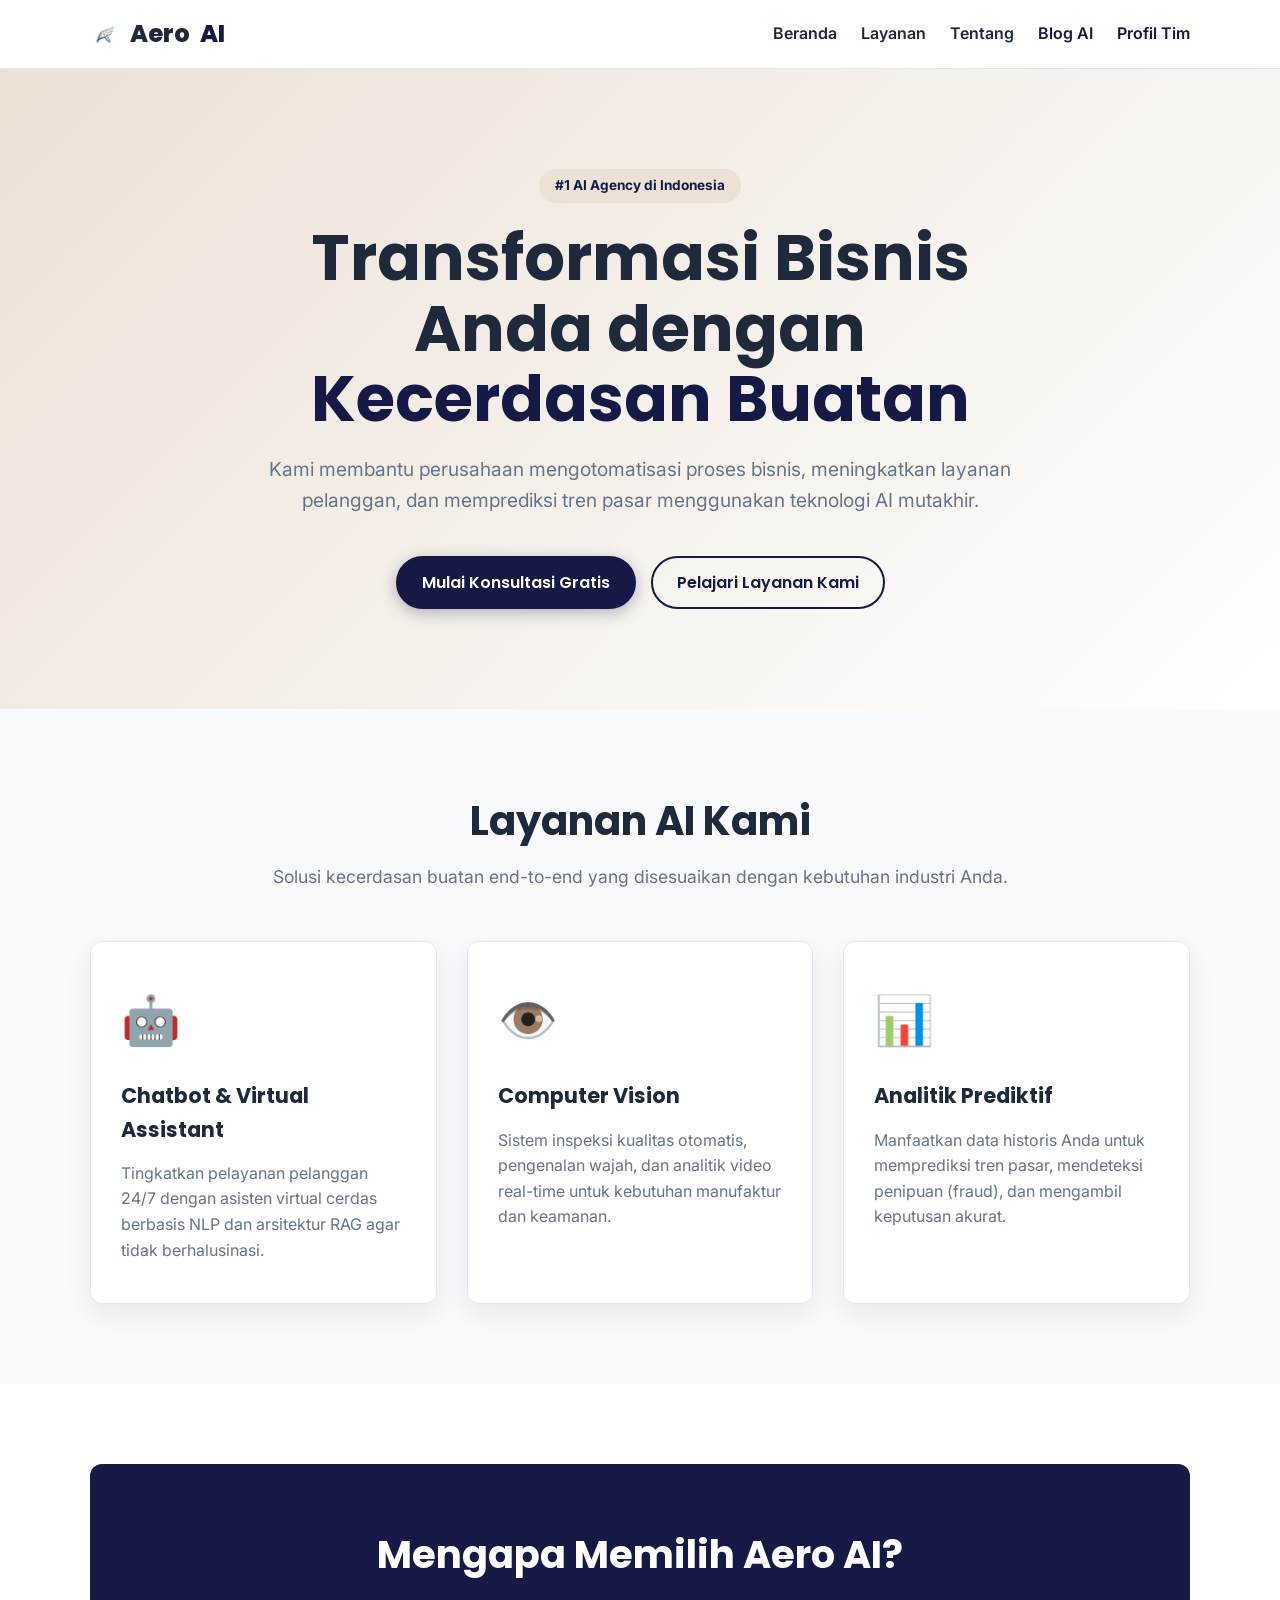
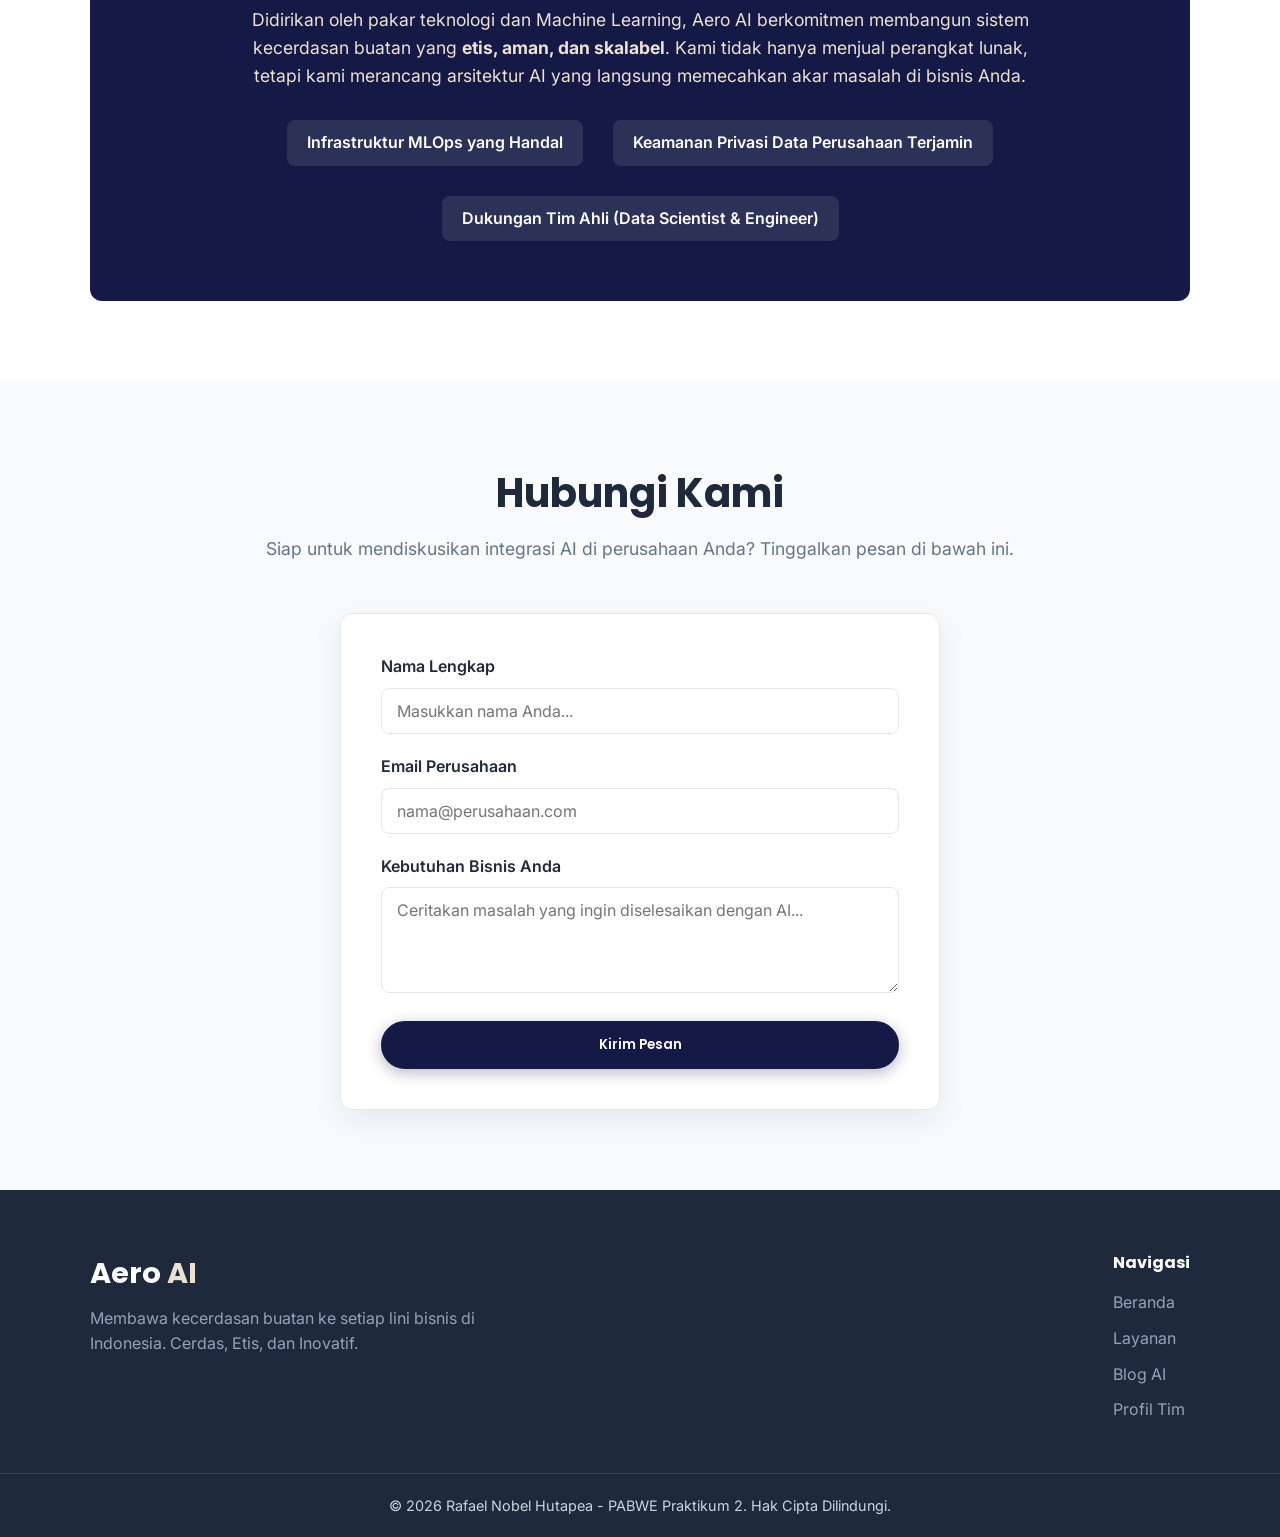
==== index.html @ 69f660d1 "fix" ====
<!DOCTYPE html>
<html lang="id">
<head>
    <meta charset="UTF-8">
    <meta name="viewport" content="width=device-width, initial-scale=1.0">
    <title>Aero AI - Solusi Kecerdasan Buatan Enterprise</title>
    
    <link rel="icon" href="assets/img/logo.png" type="image/png">
    <link rel="preconnect" href="https://fonts.googleapis.com">
    <link rel="preconnect" href="https://fonts.gstatic.com" crossorigin>
    <link href="https://fonts.googleapis.com/css2?family=Inter:wght@400;500;600&family=Poppins:wght@500;600;700;800&display=swap" rel="stylesheet">
    <link rel="stylesheet" href="assets/css/style.css">
</head>
<body>

    <header class="navbar">
        <div class="container nav-container">
            <a href="index.html" class="logo">
                <img src="assets/img/logo.png" alt="Logo Aero">
                Aero <span>AI</span>
            </a>
            <nav class="nav-menu">
                <a href="#beranda">Beranda</a>
                <a href="#layanan">Layanan</a>
                <a href="#tentang">Tentang</a>
                <a href="blog.html" class="link-highlight">Blog AI</a>
                <a href="cv.html" class="link-highlight">Profil Tim</a>
            </nav>
        </div>
    </header>

    <main>
        <section id="beranda" class="hero">
            <div class="container hero-container">
                <div class="hero-text">
                    <p class="badge">#1 AI Agency di Indonesia</p>
                    <h1>Transformasi Bisnis Anda dengan <span>Kecerdasan Buatan</span></h1>
                    <p class="description">
                        Kami membantu perusahaan mengotomatisasi proses bisnis, meningkatkan layanan pelanggan, dan memprediksi tren pasar menggunakan teknologi AI mutakhir.
                    </p>
                    <div class="hero-buttons">
                        <a href="#kontak" class="btn btn-primary">Mulai Konsultasi Gratis</a>
                        <a href="#layanan" class="btn btn-outline">Pelajari Layanan Kami</a>
                    </div>
                </div>
            </div>
        </section>

        <section id="layanan" class="section bg-light">
            <div class="container">
                <div class="section-title">
                    <h2>Layanan AI Kami</h2>
                    <p>Solusi kecerdasan buatan end-to-end yang disesuaikan dengan kebutuhan industri Anda.</p>
                </div>
                <div class="grid-cards">
                    <article class="card">
                        <div class="card-icon">🤖</div>
                        <h3>Chatbot & Virtual Assistant</h3>
                        <p>Tingkatkan pelayanan pelanggan 24/7 dengan asisten virtual cerdas berbasis NLP dan arsitektur RAG agar tidak berhalusinasi.</p>
                    </article>
                    <article class="card">
                        <div class="card-icon">👁️</div>
                        <h3>Computer Vision</h3>
                        <p>Sistem inspeksi kualitas otomatis, pengenalan wajah, dan analitik video real-time untuk kebutuhan manufaktur dan keamanan.</p>
                    </article>
                    <article class="card">
                        <div class="card-icon">📊</div>
                        <h3>Analitik Prediktif</h3>
                        <p>Manfaatkan data historis Anda untuk memprediksi tren pasar, mendeteksi penipuan (fraud), dan mengambil keputusan akurat.</p>
                    </article>
                </div>
            </div>
        </section>

        <section id="tentang" class="section">
            <div class="container about-container">
                <div class="about-text">
                    <h2>Mengapa Memilih Aero AI?</h2>
                    <p>
                        Didirikan oleh pakar teknologi dan Machine Learning, Aero AI berkomitmen membangun sistem kecerdasan buatan yang <strong>etis, aman, dan skalabel</strong>. 
                        Kami tidak hanya menjual perangkat lunak, tetapi kami merancang arsitektur AI yang langsung memecahkan akar masalah di bisnis Anda.
                    </p>
                    <ul class="feature-list">
                        <li>Infrastruktur MLOps yang Handal</li>
                        <li>Keamanan Privasi Data Perusahaan Terjamin</li>
                        <li>Dukungan Tim Ahli (Data Scientist & Engineer)</li>
                    </ul>
                </div>
            </div>
        </section>

        <section id="kontak" class="section bg-light">
            <div class="container">
                <div class="section-title">
                    <h2>Hubungi Kami</h2>
                    <p>Siap untuk mendiskusikan integrasi AI di perusahaan Anda? Tinggalkan pesan di bawah ini.</p>
                </div>
                <div class="form-wrapper">
                    <form action="#" class="contact-form">
                        <div class="input-group">
                            <label for="name">Nama Lengkap</label>
                            <input type="text" id="name" placeholder="Masukkan nama Anda..." required>
                        </div>
                        <div class="input-group">
                            <label for="email">Email Perusahaan</label>
                            <input type="email" id="email" placeholder="nama@perusahaan.com" required>
                        </div>
                        <div class="input-group">
                            <label for="message">Kebutuhan Bisnis Anda</label>
                            <textarea id="message" rows="4" placeholder="Ceritakan masalah yang ingin diselesaikan dengan AI..." required></textarea>
                        </div>
                        <button type="submit" class="btn btn-primary btn-block">Kirim Pesan</button>
                    </form>
                </div>
            </div>
        </section>
    </main>

    <footer class="site-footer">
        <div class="container footer-container">
            <div class="footer-brand">
                <!-- PERBAIKAN: Kontras warna span logo diubah menjadi cerah (#ECE1D5) di atas background gelap -->
                <h3>Aero <span style="color: #ECE1D5;">AI</span></h3>
                <p>Membawa kecerdasan buatan ke setiap lini bisnis di Indonesia. Cerdas, Etis, dan Inovatif.</p>
            </div>
            <div class="footer-links">
                <h4>Navigasi</h4>
                <a href="#beranda">Beranda</a>
                <a href="#layanan">Layanan</a>
                <a href="blog.html">Blog AI</a>
                <a href="cv.html">Profil Tim</a>
            </div>
        </div>
        <div class="footer-bottom">
            <!-- PERBAIKAN: Kontras teks copyright dibuat lebih terang (#cbd5e1) -->
            <p style="color: #cbd5e1;">&copy; 2026 Rafael Nobel Hutapea - PABWE Praktikum 2. Hak Cipta Dilindungi.</p>
        </div>
    </footer>

</body>
</html>
---- assets/css/style.css ----
/* =========================================================
   STYLE.CSS - Aero AI Landing Page (Pure CSS)
   Sesuai Kriteria Modul Studi Kasus 3.1
   ========================================================= */

/* 1. CSS VARIABLES */
:root {
  --brand-primary: #141A45; /* Navy Blue */
  --brand-dark: #7C10D0;    /* Diperbaiki dari #7C10D agar valid */
  --brand-soft: #ECE1D5;    /* Cream */
  
  --text-main: #1e293b;
  --text-muted: #64748b;
  --bg-white: #ffffff;
  --bg-light: #f8fafc;
  --border-color: #e2e8f0;
  
  --font-display: 'Poppins', sans-serif;
  --font-body: 'Inter', sans-serif;
  --radius: 12px;
  --shadow: 0 10px 30px rgba(20, 26, 69, 0.08);
}

/* 2. UNIVERSAL & ELEMENT SELECTORS */
* {
  margin: 0;
  padding: 0;
  box-sizing: border-box;
}

html {
  scroll-behavior: smooth;
  scroll-padding-top: 80px;
}

body {
  font-family: var(--font-body);
  color: var(--text-main);
  background-color: var(--bg-white);
  line-height: 1.6;
}

h1, h2, h3, h4 {
  font-family: var(--font-display);
  font-weight: 700;
  color: var(--text-main);
}

a {
  text-decoration: none;
  color: inherit;
  transition: color 0.3s ease;
}

/* 3. LAYOUT & CONTAINER */
.container {
  width: 90%;
  max-width: 1100px;
  margin: 0 auto;
}

.section {
  padding: 80px 0;
}

.bg-light {
  background-color: var(--bg-light);
}

.section-title {
  text-align: center;
  margin-bottom: 50px;
}

.section-title h2 {
  font-size: clamp(2rem, 4vw, 2.5rem);
  margin-bottom: 10px;
}

.section-title p {
  color: var(--text-muted);
  font-size: 1.1rem;
}

/* 4. NAVBAR (POSITION STICKY & FLEXBOX) */
.navbar {
  position: sticky;
  top: 0;
  z-index: 1000;
  background-color: rgba(255, 255, 255, 0.95);
  backdrop-filter: blur(8px);
  border-bottom: 1px solid var(--border-color);
  padding: 15px 0;
}

.nav-container {
  display: flex;
  justify-content: space-between;
  align-items: center;
}

.logo {
  display: flex;
  align-items: center;
  gap: 10px;
  font-family: var(--font-display);
  font-size: 1.5rem;
  font-weight: 800;
}

.logo img {
  height: 30px;
}

.logo span {
  color: var(--brand-primary);
}

.nav-menu {
  display: flex;
  gap: 24px;
  align-items: center;
  font-weight: 600;
}

.nav-menu a:hover {
  color: var(--brand-primary);
}

.link-highlight {
  color: var(--brand-primary);
}

/* 5. BUTTONS */
.btn {
  display: inline-block;
  padding: 12px 24px;
  border-radius: 99px;
  font-family: var(--font-display);
  font-weight: 600;
  cursor: pointer;
  text-align: center;
  transition: transform 0.3s ease, box-shadow 0.3s ease, background-color 0.3s ease;
}

.btn:hover {
  transform: translateY(-3px);
}

.btn-primary {
  background-color: var(--brand-primary);
  color: var(--bg-white);
  border: 2px solid var(--brand-primary);
  box-shadow: 0 4px 15px rgba(20, 26, 69, 0.3);
}

.btn-primary:hover {
  background-color: var(--brand-dark);
  border-color: var(--brand-dark);
  color: var(--bg-white);
}

.btn-outline {
  background-color: transparent;
  color: var(--brand-primary);
  border: 2px solid var(--brand-primary);
}

.btn-outline:hover {
  background-color: var(--brand-soft);
}

.btn-block {
  display: block;
  width: 100%;
}

/* 6. HERO SECTION */
.hero {
  background: linear-gradient(135deg, var(--brand-soft) 0%, var(--bg-white) 100%);
  padding: 100px 0;
  text-align: center;
}

.hero-container {
  display: flex;
  flex-direction: column;
  align-items: center;
  justify-content: center;
}

.hero-text {
  max-width: 800px;
}

.badge {
  display: inline-block;
  background-color: var(--brand-soft);
  color: var(--brand-primary);
  padding: 6px 16px;
  border-radius: 99px;
  font-size: 0.85rem;
  font-weight: 700;
  margin-bottom: 20px;
}

.hero h1 {
  font-size: clamp(2.5rem, 5vw, 4rem);
  line-height: 1.1;
  margin-bottom: 20px;
}

.hero h1 span {
  color: var(--brand-primary);
}

.hero .description {
  font-size: 1.2rem;
  color: var(--text-muted);
  margin-bottom: 40px;
}

.hero-buttons {
  display: flex;
  gap: 15px;
  justify-content: center;
}

/* 7. SERVICES SECTION (CSS GRID) */
.grid-cards {
  display: grid;
  grid-template-columns: repeat(auto-fit, minmax(280px, 1fr));
  gap: 30px;
}

.card {
  background-color: var(--bg-white);
  padding: 40px 30px;
  border-radius: var(--radius);
  border: 1px solid var(--border-color);
  box-shadow: var(--shadow);
  transition: transform 0.3s ease, box-shadow 0.3s ease;
}

.card:hover {
  transform: translateY(-8px);
  box-shadow: 0 20px 40px rgba(20, 26, 69, 0.15);
  border-color: var(--brand-primary);
}

.card-icon {
  font-size: 3rem;
  margin-bottom: 20px;
}

.card h3 {
  margin-bottom: 15px;
  font-size: 1.3rem;
}

.card p {
  color: var(--text-muted);
}

/* 8. ABOUT SECTION */
.about-container {
  background-color: var(--brand-primary);
  color: var(--bg-white);
  border-radius: var(--radius);
  padding: 60px;
  text-align: center;
}

.about-container h2 {
  color: var(--bg-white);
  margin-bottom: 20px;
  font-size: clamp(1.8rem, 3vw, 2.5rem);
}

.about-container p {
  color: var(--brand-soft);
  font-size: 1.1rem;
  max-width: 800px;
  margin: 0 auto 30px;
}

.feature-list {
  list-style: none;
  display: flex;
  justify-content: center;
  gap: 30px;
  flex-wrap: wrap;
}

.feature-list li {
  background-color: rgba(255, 255, 255, 0.1);
  padding: 10px 20px;
  border-radius: 8px;
  font-weight: 600;
}

/* 9. CONTACT FORM */
.form-wrapper {
  max-width: 600px;
  margin: 0 auto;
  background-color: var(--bg-white);
  padding: 40px;
  border-radius: var(--radius);
  border: 1px solid var(--border-color);
  box-shadow: var(--shadow);
}

.input-group {
  margin-bottom: 20px;
}

.input-group label {
  display: block;
  font-weight: 600;
  margin-bottom: 8px;
}

.input-group input,
.input-group textarea {
  width: 100%;
  padding: 12px 15px;
  border: 1px solid var(--border-color);
  border-radius: 8px;
  font-family: inherit;
  font-size: 1rem;
  transition: border-color 0.3s ease;
}

.input-group input:focus,
.input-group textarea:focus {
  outline: none;
  border-color: var(--brand-primary);
}

/* 10. FOOTER */
.site-footer {
  background-color: var(--text-main);
  color: var(--bg-white);
  padding: 60px 0 20px;
}

.footer-container {
  display: flex;
  flex-wrap: wrap;
  justify-content: space-between;
  gap: 40px;
  margin-bottom: 40px;
}

.footer-brand h3 {
  color: var(--bg-white);
  font-size: 1.8rem;
  margin-bottom: 10px;
}

.footer-brand span {
  color: var(--brand-primary);
}

.footer-brand p {
  color: #94a3b8;
  max-width: 400px;
}

.footer-links h4 {
  color: var(--bg-white);
  margin-bottom: 15px;
}

.footer-links a {
  display: block;
  color: #94a3b8;
  margin-bottom: 10px;
}

.footer-links a:hover {
  color: var(--brand-primary);
}

.footer-bottom {
  text-align: center;
  color: #64748b;
  border-top: 1px solid rgba(255, 255, 255, 0.1);
  padding-top: 20px;
  font-size: 0.9rem;
}

/* 11. MEDIA QUERIES (RESPONSIVE) */
@media (max-width: 768px) {
  .nav-menu {
    display: none; 
  }
  
  .hero-buttons {
    flex-direction: column;
  }
  
  .feature-list {
    flex-direction: column;
    gap: 15px;
  }
  
  .about-container {
    padding: 40px 20px;
  }
}
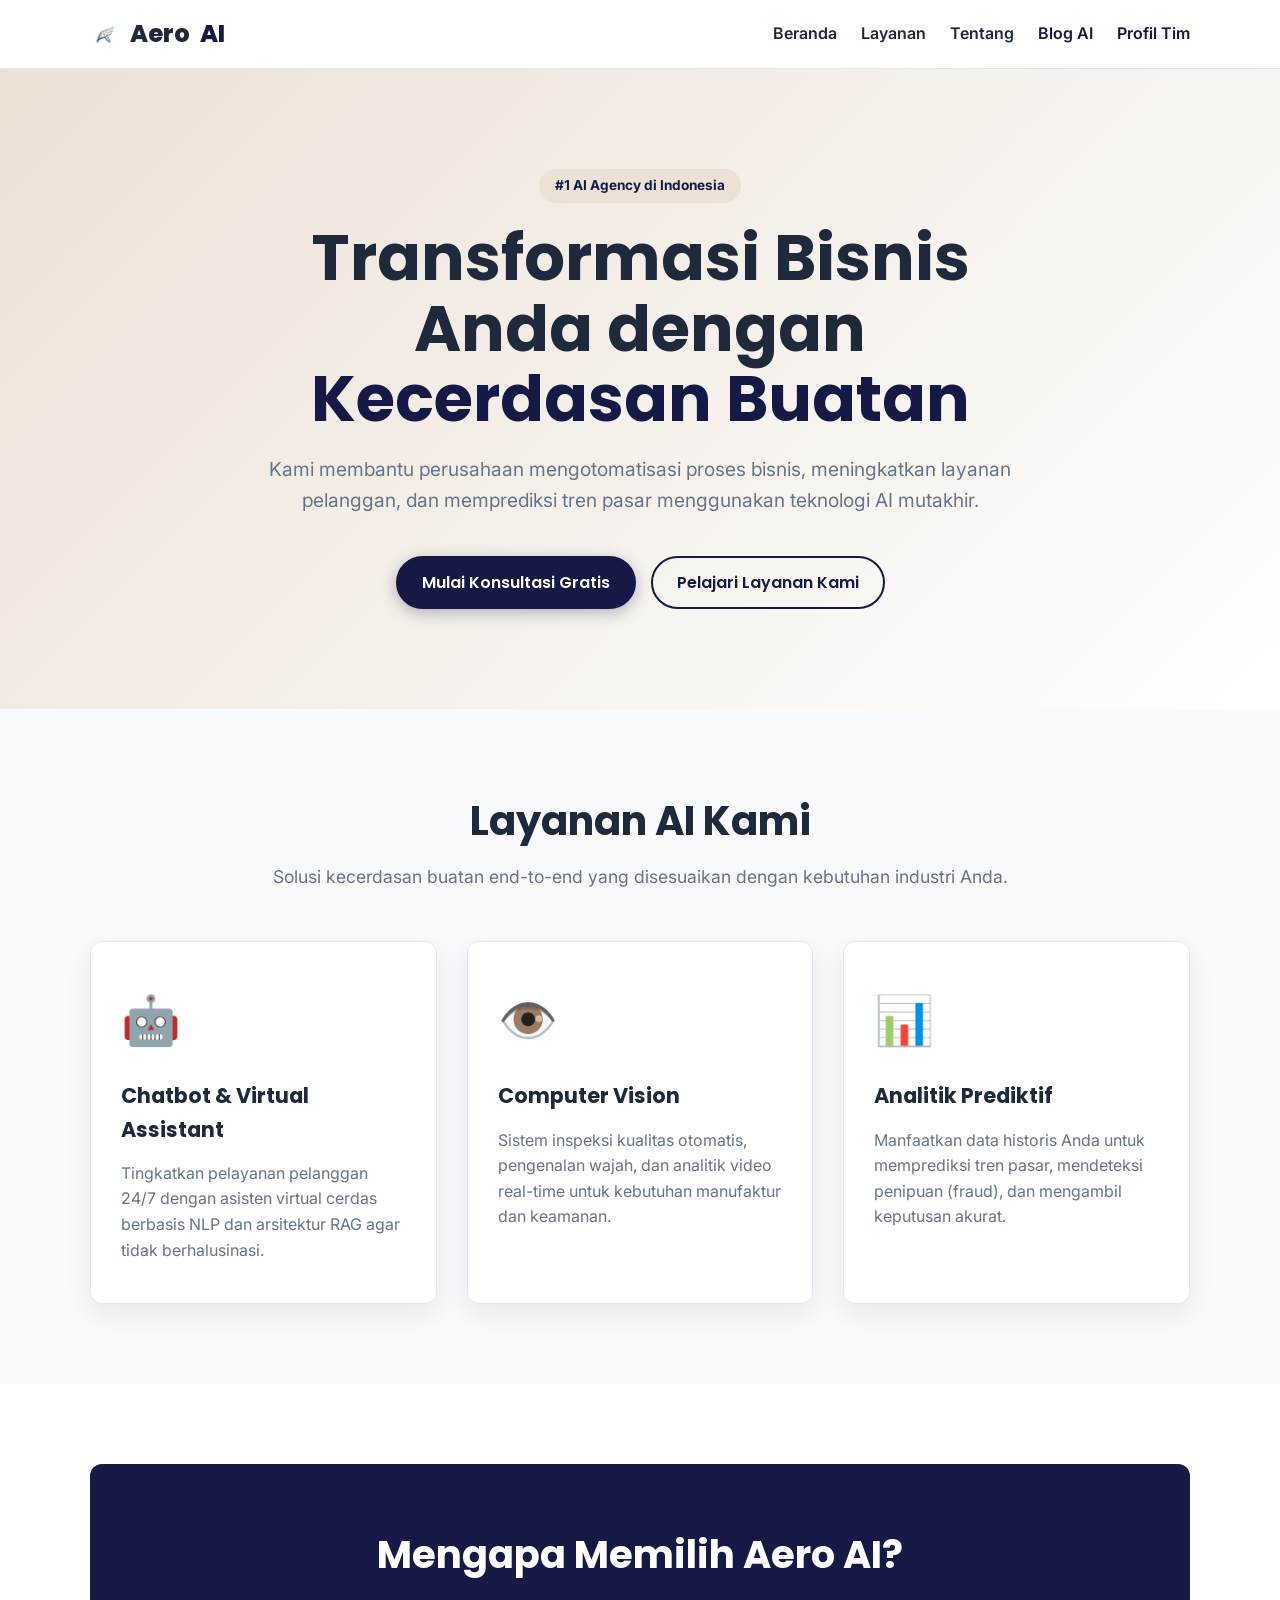
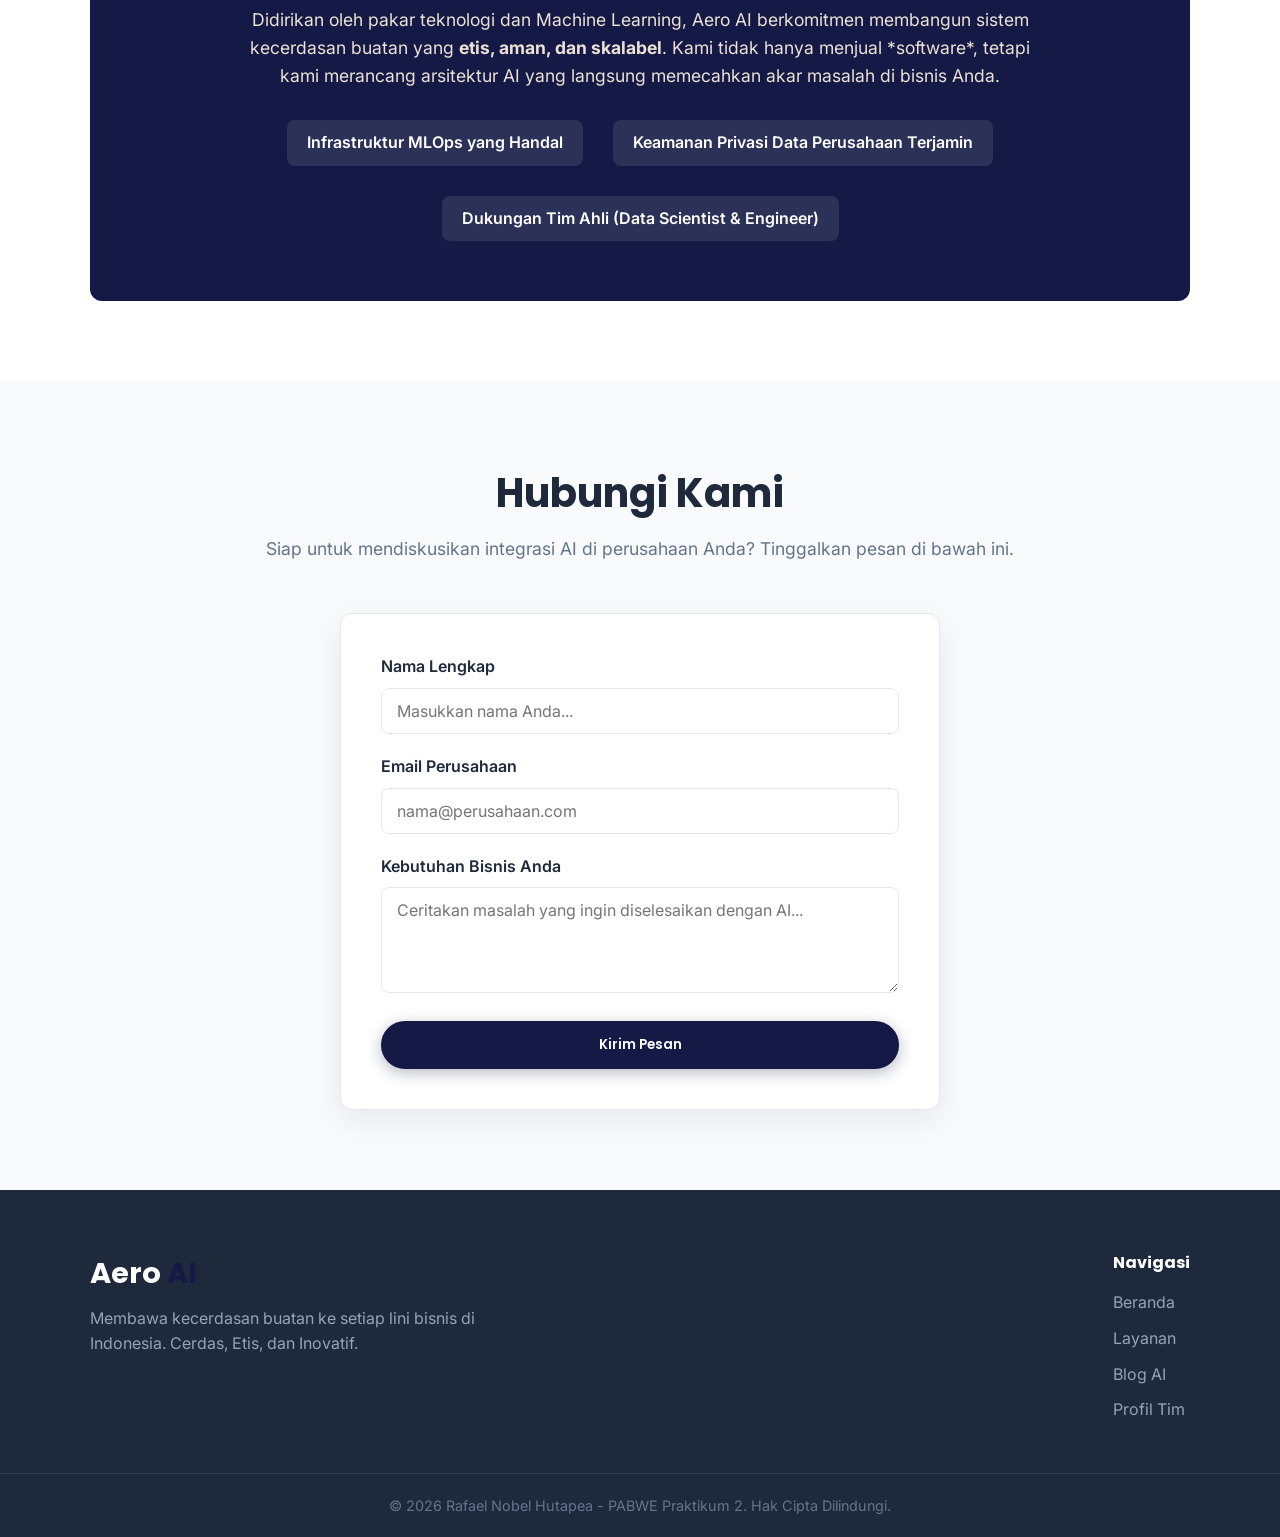
==== commit 0337d4b4: "fix" ====
--- a/index.html
+++ b/index.html
@@ -5,7 +5,7 @@
     <meta name="viewport" content="width=device-width, initial-scale=1.0">
     <title>Aero AI - Solusi Kecerdasan Buatan Enterprise</title>
     
-    <link rel="icon" href="assets/img/logo.png" type="image/png">
+    <!-- Menggunakan Google Fonts (Poppins & Inter) -->
     <link rel="preconnect" href="https://fonts.googleapis.com">
     <link rel="preconnect" href="https://fonts.gstatic.com" crossorigin>
     <link href="https://fonts.googleapis.com/css2?family=Inter:wght@400;500;600&family=Poppins:wght@500;600;700;800&display=swap" rel="stylesheet">
@@ -78,7 +78,7 @@
                     <h2>Mengapa Memilih Aero AI?</h2>
                     <p>
                         Didirikan oleh pakar teknologi dan Machine Learning, Aero AI berkomitmen membangun sistem kecerdasan buatan yang <strong>etis, aman, dan skalabel</strong>. 
-                        Kami tidak hanya menjual perangkat lunak, tetapi kami merancang arsitektur AI yang langsung memecahkan akar masalah di bisnis Anda.
+                        Kami tidak hanya menjual *software*, tetapi kami merancang arsitektur AI yang langsung memecahkan akar masalah di bisnis Anda.
                     </p>
                     <ul class="feature-list">
                         <li>Infrastruktur MLOps yang Handal</li>
@@ -119,8 +119,7 @@
     <footer class="site-footer">
         <div class="container footer-container">
             <div class="footer-brand">
-                <!-- PERBAIKAN: Kontras warna span logo diubah menjadi cerah (#ECE1D5) di atas background gelap -->
-                <h3>Aero <span style="color: #ECE1D5;">AI</span></h3>
+                <h3>Aero <span>AI</span></h3>
                 <p>Membawa kecerdasan buatan ke setiap lini bisnis di Indonesia. Cerdas, Etis, dan Inovatif.</p>
             </div>
             <div class="footer-links">
@@ -132,8 +131,7 @@
             </div>
         </div>
         <div class="footer-bottom">
-            <!-- PERBAIKAN: Kontras teks copyright dibuat lebih terang (#cbd5e1) -->
-            <p style="color: #cbd5e1;">&copy; 2026 Rafael Nobel Hutapea - PABWE Praktikum 2. Hak Cipta Dilindungi.</p>
+            <p>&copy; 2026 Rafael Nobel Hutapea - PABWE Praktikum 2. Hak Cipta Dilindungi.</p>
         </div>
     </footer>
 
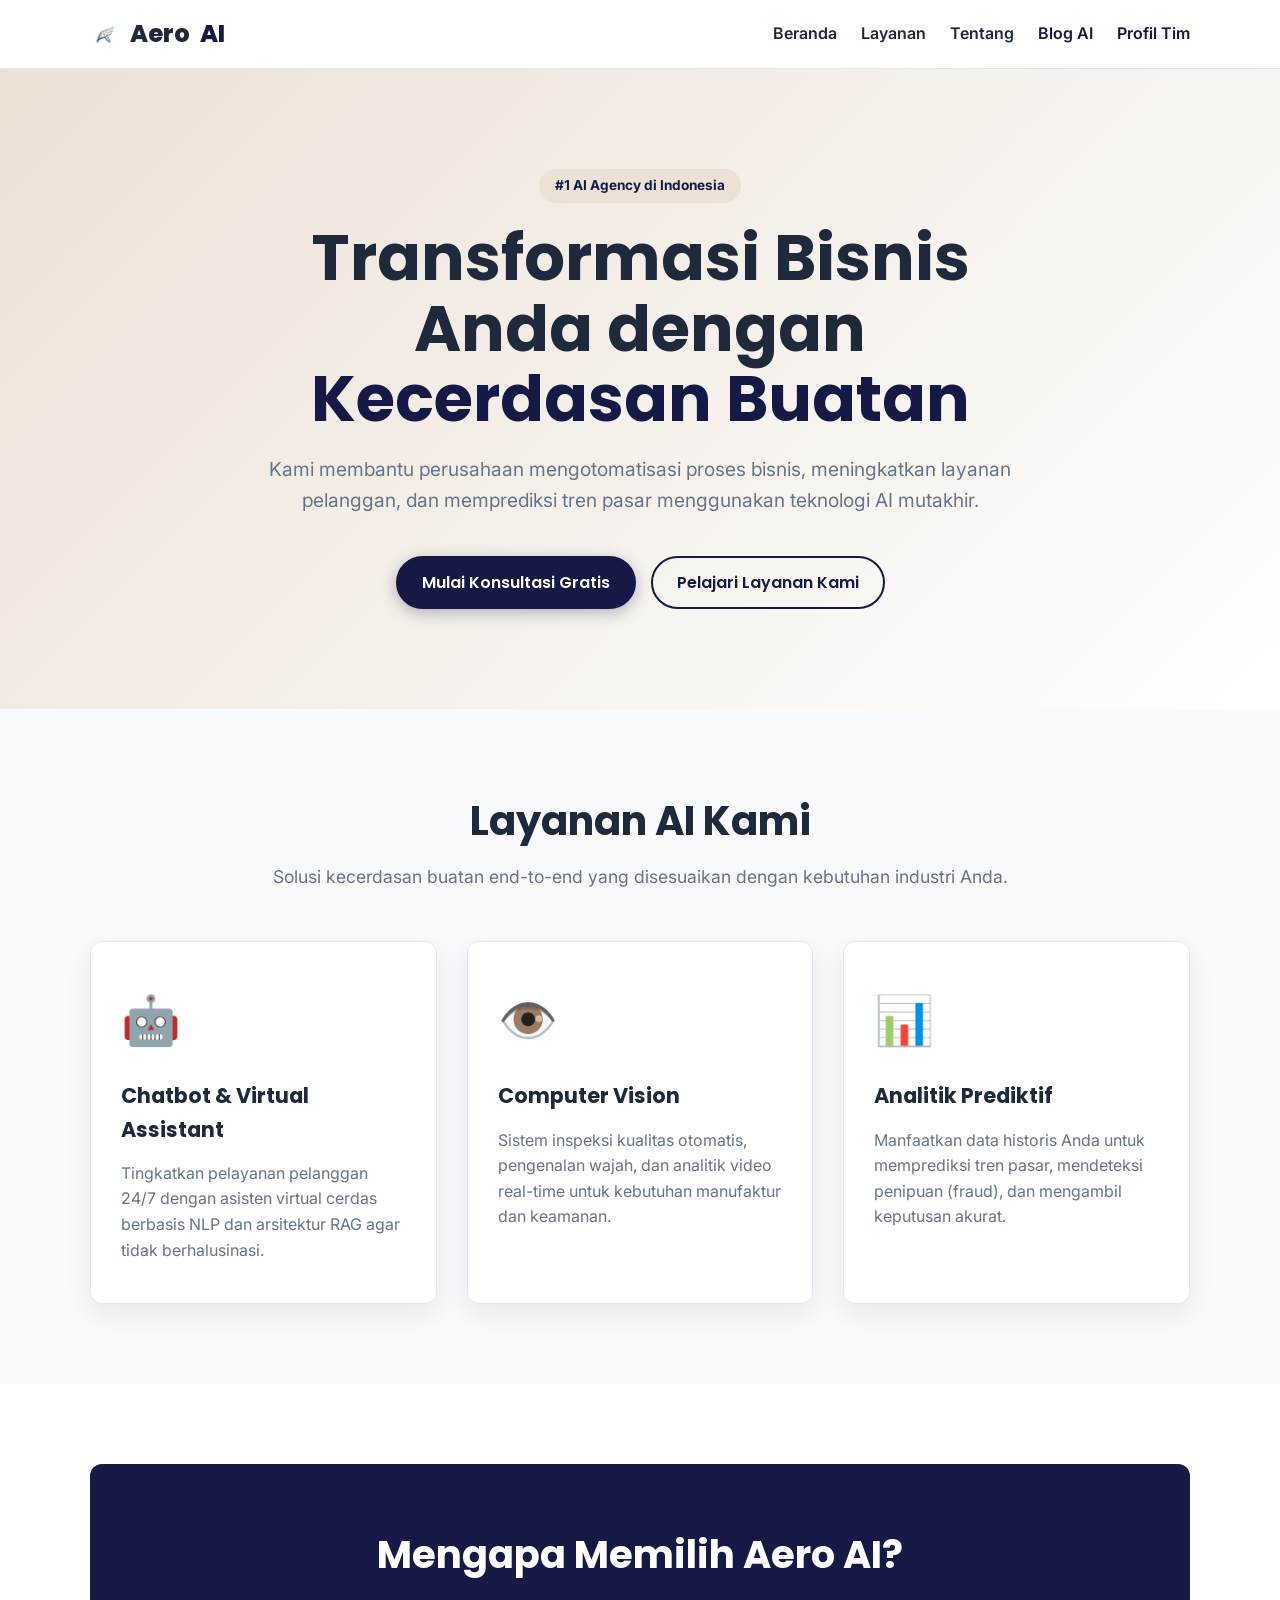
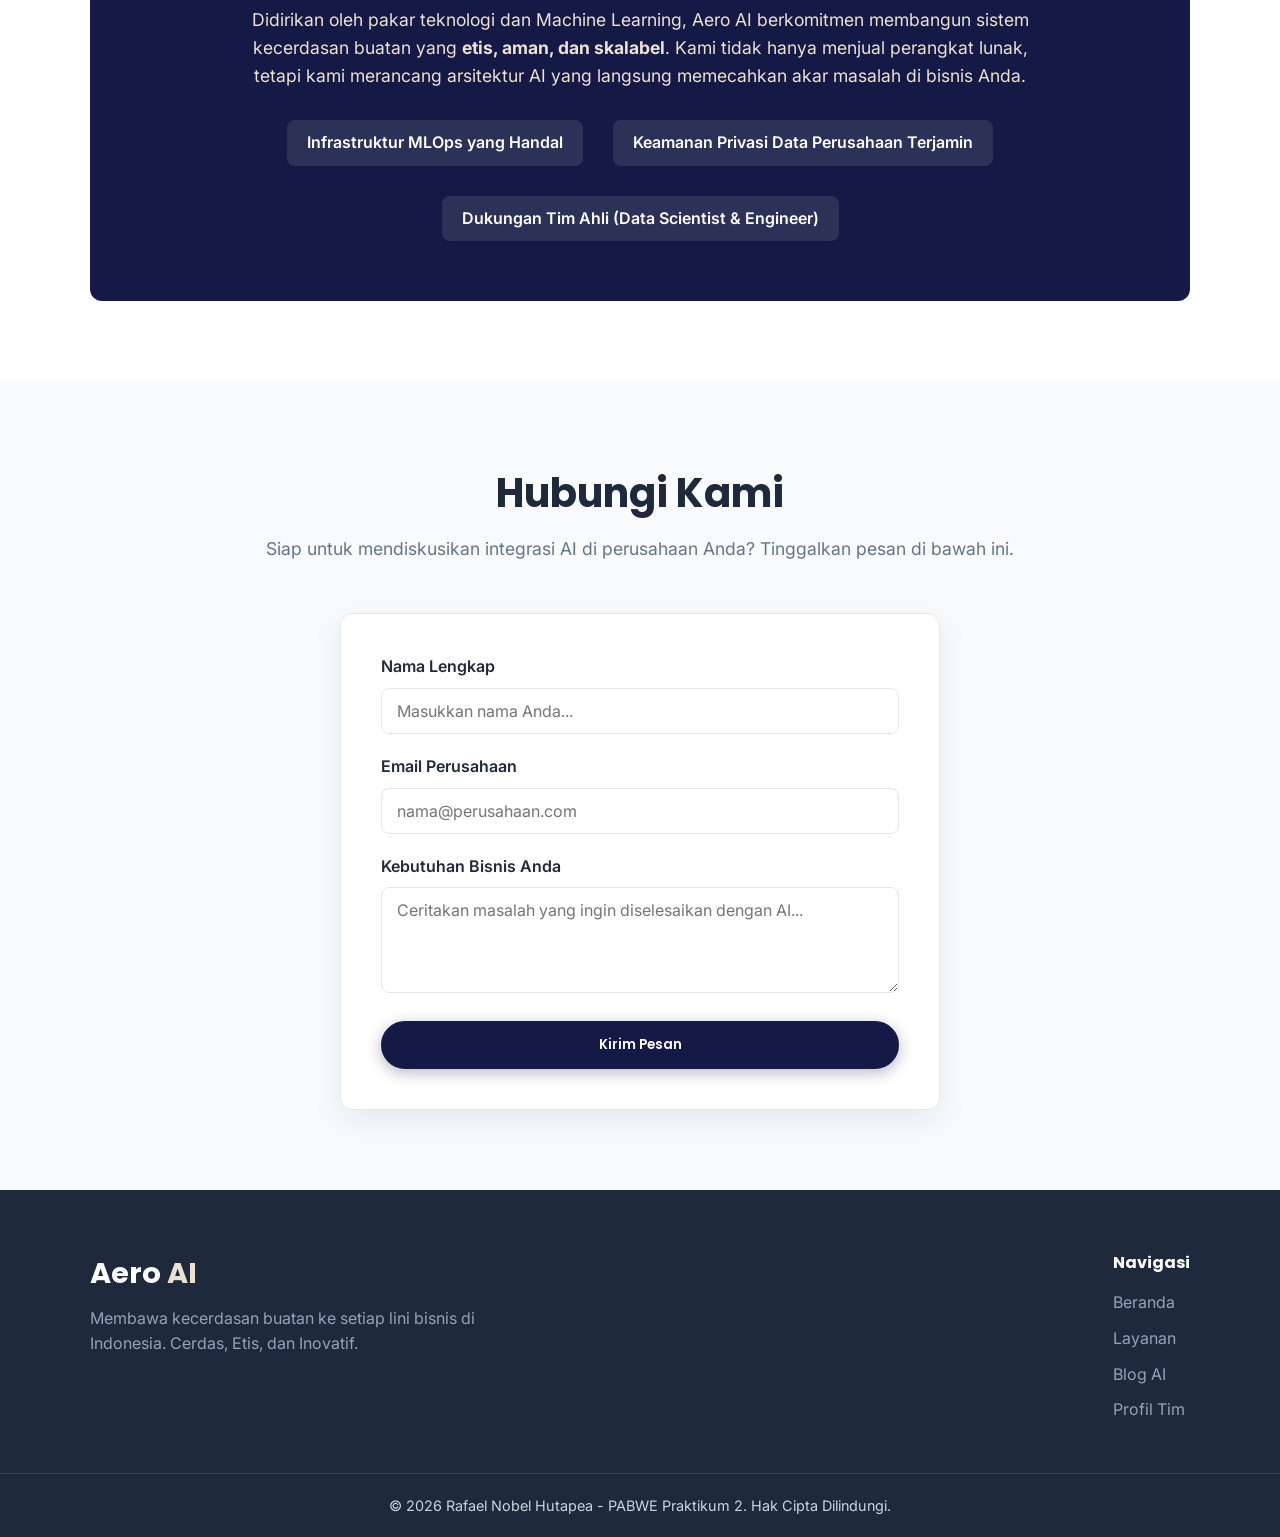
==== commit b4cb111d: "fixx" ====
--- a/index.html
+++ b/index.html
@@ -3,9 +3,10 @@
 <head>
     <meta charset="UTF-8">
     <meta name="viewport" content="width=device-width, initial-scale=1.0">
+    <meta name="description" content="Aero AI - Solusi Kecerdasan Buatan Enterprise untuk transformasi bisnis modern.">
     <title>Aero AI - Solusi Kecerdasan Buatan Enterprise</title>
     
-    <!-- Menggunakan Google Fonts (Poppins & Inter) -->
+    <link rel="icon" href="assets/img/logo.png" type="image/png">
     <link rel="preconnect" href="https://fonts.googleapis.com">
     <link rel="preconnect" href="https://fonts.gstatic.com" crossorigin>
     <link href="https://fonts.googleapis.com/css2?family=Inter:wght@400;500;600&family=Poppins:wght@500;600;700;800&display=swap" rel="stylesheet">
@@ -16,7 +17,7 @@
     <header class="navbar">
         <div class="container nav-container">
             <a href="index.html" class="logo">
-                <img src="assets/img/logo.png" alt="Logo Aero">
+                <img src="assets/img/logo.png" alt="Logo Aero" width="30" height="30">
                 Aero <span>AI</span>
             </a>
             <nav class="nav-menu">
@@ -54,17 +55,17 @@
                 </div>
                 <div class="grid-cards">
                     <article class="card">
-                        <div class="card-icon">🤖</div>
+                        <div class="card-icon" aria-hidden="true">🤖</div>
                         <h3>Chatbot & Virtual Assistant</h3>
                         <p>Tingkatkan pelayanan pelanggan 24/7 dengan asisten virtual cerdas berbasis NLP dan arsitektur RAG agar tidak berhalusinasi.</p>
                     </article>
                     <article class="card">
-                        <div class="card-icon">👁️</div>
+                        <div class="card-icon" aria-hidden="true">👁️</div>
                         <h3>Computer Vision</h3>
                         <p>Sistem inspeksi kualitas otomatis, pengenalan wajah, dan analitik video real-time untuk kebutuhan manufaktur dan keamanan.</p>
                     </article>
                     <article class="card">
-                        <div class="card-icon">📊</div>
+                        <div class="card-icon" aria-hidden="true">📊</div>
                         <h3>Analitik Prediktif</h3>
                         <p>Manfaatkan data historis Anda untuk memprediksi tren pasar, mendeteksi penipuan (fraud), dan mengambil keputusan akurat.</p>
                     </article>
@@ -78,7 +79,7 @@
                     <h2>Mengapa Memilih Aero AI?</h2>
                     <p>
                         Didirikan oleh pakar teknologi dan Machine Learning, Aero AI berkomitmen membangun sistem kecerdasan buatan yang <strong>etis, aman, dan skalabel</strong>. 
-                        Kami tidak hanya menjual *software*, tetapi kami merancang arsitektur AI yang langsung memecahkan akar masalah di bisnis Anda.
+                        Kami tidak hanya menjual perangkat lunak, tetapi kami merancang arsitektur AI yang langsung memecahkan akar masalah di bisnis Anda.
                     </p>
                     <ul class="feature-list">
                         <li>Infrastruktur MLOps yang Handal</li>
--- a/assets/css/style.css
+++ b/assets/css/style.css
@@ -1,13 +1,11 @@
 /* =========================================================
    STYLE.CSS - Aero AI Landing Page (Pure CSS)
-   Sesuai Kriteria Modul Studi Kasus 3.1
    ========================================================= */
 
-/* 1. CSS VARIABLES */
 :root {
-  --brand-primary: #141A45; /* Navy Blue */
-  --brand-dark: #7C10D0;    /* Diperbaiki dari #7C10D agar valid */
-  --brand-soft: #ECE1D5;    /* Cream */
+  --brand-primary: #141A45; 
+  --brand-dark: #7C10D0;    
+  --brand-soft: #ECE1D5;    
   
   --text-main: #1e293b;
   --text-muted: #64748b;
@@ -21,17 +19,9 @@
   --shadow: 0 10px 30px rgba(20, 26, 69, 0.08);
 }
 
-/* 2. UNIVERSAL & ELEMENT SELECTORS */
-* {
-  margin: 0;
-  padding: 0;
-  box-sizing: border-box;
-}
+* { margin: 0; padding: 0; box-sizing: border-box; }
 
-html {
-  scroll-behavior: smooth;
-  scroll-padding-top: 80px;
-}
+html { scroll-behavior: smooth; scroll-padding-top: 80px; }
 
 body {
   font-family: var(--font-body);
@@ -46,366 +36,108 @@
   color: var(--text-main);
 }
 
-a {
-  text-decoration: none;
-  color: inherit;
-  transition: color 0.3s ease;
+a { text-decoration: none; color: inherit; transition: color 0.3s ease; }
+
+.container { width: 90%; max-width: 1100px; margin: 0 auto; }
+.section { padding: 80px 0; }
+.bg-light { background-color: var(--bg-light); }
+.section-title { text-align: center; margin-bottom: 50px; }
+.section-title h2 { font-size: clamp(2rem, 4vw, 2.5rem); margin-bottom: 10px; }
+.section-title p { color: var(--text-muted); font-size: 1.1rem; }
+
+.navbar {
+  position: sticky; top: 0; z-index: 1000;
+  background-color: rgba(255, 255, 255, 0.95);
+  backdrop-filter: blur(8px); border-bottom: 1px solid var(--border-color);
+  padding: 15px 0;
+}
+.nav-container { display: flex; justify-content: space-between; align-items: center; }
+.logo { display: flex; align-items: center; gap: 10px; font-family: var(--font-display); font-size: 1.5rem; font-weight: 800; }
+.logo img { height: 30px; }
+.logo span { color: var(--brand-primary); }
+.nav-menu { display: flex; gap: 24px; align-items: center; font-weight: 600; }
+.nav-menu a:hover { color: var(--brand-primary); }
+.link-highlight { color: var(--brand-primary); }
+
+.btn {
+  display: inline-block; padding: 12px 24px; border-radius: 99px;
+  font-family: var(--font-display); font-weight: 600; cursor: pointer;
+  text-align: center; transition: transform 0.3s ease, box-shadow 0.3s ease, background-color 0.3s ease;
+}
+.btn:hover { transform: translateY(-3px); }
+.btn-primary {
+  background-color: var(--brand-primary); color: var(--bg-white);
+  border: 2px solid var(--brand-primary); box-shadow: 0 4px 15px rgba(20, 26, 69, 0.3);
+}
+.btn-primary:hover { background-color: var(--brand-dark); border-color: var(--brand-dark); color: var(--bg-white); }
+.btn-outline { background-color: transparent; color: var(--brand-primary); border: 2px solid var(--brand-primary); }
+.btn-outline:hover { background-color: var(--brand-soft); }
+.btn-block { display: block; width: 100%; }
+
+.hero {
+  background: linear-gradient(135deg, var(--brand-soft) 0%, var(--bg-white) 100%);
+  padding: 100px 0; text-align: center;
+}
+.hero-container { display: flex; flex-direction: column; align-items: center; justify-content: center; }
+.hero-text { max-width: 800px; }
+.badge {
+  display: inline-block; background-color: var(--brand-soft); color: var(--brand-primary);
+  padding: 6px 16px; border-radius: 99px; font-size: 0.85rem; font-weight: 700; margin-bottom: 20px;
+}
+.hero h1 { font-size: clamp(2.5rem, 5vw, 4rem); line-height: 1.1; margin-bottom: 20px; }
+.hero h1 span { color: var(--brand-primary); }
+.hero .description { font-size: 1.2rem; color: var(--text-muted); margin-bottom: 40px; }
+.hero-buttons { display: flex; gap: 15px; justify-content: center; }
+
+.grid-cards { display: grid; grid-template-columns: repeat(auto-fit, minmax(280px, 1fr)); gap: 30px; }
+.card {
+  background-color: var(--bg-white); padding: 40px 30px; border-radius: var(--radius);
+  border: 1px solid var(--border-color); box-shadow: var(--shadow); transition: transform 0.3s ease, box-shadow 0.3s ease;
+}
+.card:hover { transform: translateY(-8px); box-shadow: 0 20px 40px rgba(20, 26, 69, 0.15); border-color: var(--brand-primary); }
+.card-icon { font-size: 3rem; margin-bottom: 20px; }
+.card h3 { margin-bottom: 15px; font-size: 1.3rem; }
+.card p { color: var(--text-muted); }
+
+.about-container { background-color: var(--brand-primary); color: var(--bg-white); border-radius: var(--radius); padding: 60px; text-align: center; }
+.about-container h2 { color: var(--bg-white); margin-bottom: 20px; font-size: clamp(1.8rem, 3vw, 2.5rem); }
+.about-container p { color: var(--brand-soft); font-size: 1.1rem; max-width: 800px; margin: 0 auto 30px; }
+.feature-list { list-style: none; display: flex; justify-content: center; gap: 30px; flex-wrap: wrap; }
+.feature-list li { background-color: rgba(255, 255, 255, 0.1); padding: 10px 20px; border-radius: 8px; font-weight: 600; }
+
+.form-wrapper {
+  max-width: 600px; margin: 0 auto; background-color: var(--bg-white); padding: 40px;
+  border-radius: var(--radius); border: 1px solid var(--border-color); box-shadow: var(--shadow);
+}
+.input-group { margin-bottom: 20px; }
+.input-group label { display: block; font-weight: 600; margin-bottom: 8px; }
+.input-group input, .input-group textarea {
+  width: 100%; padding: 12px 15px; border: 1px solid var(--border-color); border-radius: 8px;
+  font-family: inherit; font-size: 1rem; transition: border-color 0.3s ease;
+}
+.input-group input:focus, .input-group textarea:focus { outline: none; border-color: var(--brand-primary); }
+
+.site-footer { background-color: var(--text-main); color: var(--bg-white); padding: 60px 0 20px; }
+.footer-container { display: flex; flex-wrap: wrap; justify-content: space-between; gap: 40px; margin-bottom: 40px; }
+.footer-brand h3 { color: var(--bg-white); font-size: 1.8rem; margin-bottom: 10px; }
+
+/* PERBAIKAN KONTRAS: Warna teks span diubah menjadi brand-soft (Cream) agar kontras rasio > 4.5:1 */
+.footer-brand span { color: var(--brand-soft); }
+
+.footer-brand p { color: #94a3b8; max-width: 400px; }
+.footer-links h4 { color: var(--bg-white); margin-bottom: 15px; }
+.footer-links a { display: block; color: #94a3b8; margin-bottom: 10px; }
+.footer-links a:hover { color: var(--brand-primary); }
+
+/* PERBAIKAN KONTRAS: Warna copyright dibuat lebih cerah (#cbd5e1) */
+.footer-bottom {
+  text-align: center; color: #cbd5e1; border-top: 1px solid rgba(255, 255, 255, 0.1);
+  padding-top: 20px; font-size: 0.9rem;
 }
 
-/* 3. LAYOUT & CONTAINER */
-.container {
-  width: 90%;
-  max-width: 1100px;
-  margin: 0 auto;
-}
-
-.section {
-  padding: 80px 0;
-}
-
-.bg-light {
-  background-color: var(--bg-light);
-}
-
-.section-title {
-  text-align: center;
-  margin-bottom: 50px;
-}
-
-.section-title h2 {
-  font-size: clamp(2rem, 4vw, 2.5rem);
-  margin-bottom: 10px;
-}
-
-.section-title p {
-  color: var(--text-muted);
-  font-size: 1.1rem;
-}
-
-/* 4. NAVBAR (POSITION STICKY & FLEXBOX) */
-.navbar {
-  position: sticky;
-  top: 0;
-  z-index: 1000;
-  background-color: rgba(255, 255, 255, 0.95);
-  backdrop-filter: blur(8px);
-  border-bottom: 1px solid var(--border-color);
-  padding: 15px 0;
-}
-
-.nav-container {
-  display: flex;
-  justify-content: space-between;
-  align-items: center;
-}
-
-.logo {
-  display: flex;
-  align-items: center;
-  gap: 10px;
-  font-family: var(--font-display);
-  font-size: 1.5rem;
-  font-weight: 800;
-}
-
-.logo img {
-  height: 30px;
-}
-
-.logo span {
-  color: var(--brand-primary);
-}
-
-.nav-menu {
-  display: flex;
-  gap: 24px;
-  align-items: center;
-  font-weight: 600;
-}
-
-.nav-menu a:hover {
-  color: var(--brand-primary);
-}
-
-.link-highlight {
-  color: var(--brand-primary);
-}
-
-/* 5. BUTTONS */
-.btn {
-  display: inline-block;
-  padding: 12px 24px;
-  border-radius: 99px;
-  font-family: var(--font-display);
-  font-weight: 600;
-  cursor: pointer;
-  text-align: center;
-  transition: transform 0.3s ease, box-shadow 0.3s ease, background-color 0.3s ease;
-}
-
-.btn:hover {
-  transform: translateY(-3px);
-}
-
-.btn-primary {
-  background-color: var(--brand-primary);
-  color: var(--bg-white);
-  border: 2px solid var(--brand-primary);
-  box-shadow: 0 4px 15px rgba(20, 26, 69, 0.3);
-}
-
-.btn-primary:hover {
-  background-color: var(--brand-dark);
-  border-color: var(--brand-dark);
-  color: var(--bg-white);
-}
-
-.btn-outline {
-  background-color: transparent;
-  color: var(--brand-primary);
-  border: 2px solid var(--brand-primary);
-}
-
-.btn-outline:hover {
-  background-color: var(--brand-soft);
-}
-
-.btn-block {
-  display: block;
-  width: 100%;
-}
-
-/* 6. HERO SECTION */
-.hero {
-  background: linear-gradient(135deg, var(--brand-soft) 0%, var(--bg-white) 100%);
-  padding: 100px 0;
-  text-align: center;
-}
-
-.hero-container {
-  display: flex;
-  flex-direction: column;
-  align-items: center;
-  justify-content: center;
-}
-
-.hero-text {
-  max-width: 800px;
-}
-
-.badge {
-  display: inline-block;
-  background-color: var(--brand-soft);
-  color: var(--brand-primary);
-  padding: 6px 16px;
-  border-radius: 99px;
-  font-size: 0.85rem;
-  font-weight: 700;
-  margin-bottom: 20px;
-}
-
-.hero h1 {
-  font-size: clamp(2.5rem, 5vw, 4rem);
-  line-height: 1.1;
-  margin-bottom: 20px;
-}
-
-.hero h1 span {
-  color: var(--brand-primary);
-}
-
-.hero .description {
-  font-size: 1.2rem;
-  color: var(--text-muted);
-  margin-bottom: 40px;
-}
-
-.hero-buttons {
-  display: flex;
-  gap: 15px;
-  justify-content: center;
-}
-
-/* 7. SERVICES SECTION (CSS GRID) */
-.grid-cards {
-  display: grid;
-  grid-template-columns: repeat(auto-fit, minmax(280px, 1fr));
-  gap: 30px;
-}
-
-.card {
-  background-color: var(--bg-white);
-  padding: 40px 30px;
-  border-radius: var(--radius);
-  border: 1px solid var(--border-color);
-  box-shadow: var(--shadow);
-  transition: transform 0.3s ease, box-shadow 0.3s ease;
-}
-
-.card:hover {
-  transform: translateY(-8px);
-  box-shadow: 0 20px 40px rgba(20, 26, 69, 0.15);
-  border-color: var(--brand-primary);
-}
-
-.card-icon {
-  font-size: 3rem;
-  margin-bottom: 20px;
-}
-
-.card h3 {
-  margin-bottom: 15px;
-  font-size: 1.3rem;
-}
-
-.card p {
-  color: var(--text-muted);
-}
-
-/* 8. ABOUT SECTION */
-.about-container {
-  background-color: var(--brand-primary);
-  color: var(--bg-white);
-  border-radius: var(--radius);
-  padding: 60px;
-  text-align: center;
-}
-
-.about-container h2 {
-  color: var(--bg-white);
-  margin-bottom: 20px;
-  font-size: clamp(1.8rem, 3vw, 2.5rem);
-}
-
-.about-container p {
-  color: var(--brand-soft);
-  font-size: 1.1rem;
-  max-width: 800px;
-  margin: 0 auto 30px;
-}
-
-.feature-list {
-  list-style: none;
-  display: flex;
-  justify-content: center;
-  gap: 30px;
-  flex-wrap: wrap;
-}
-
-.feature-list li {
-  background-color: rgba(255, 255, 255, 0.1);
-  padding: 10px 20px;
-  border-radius: 8px;
-  font-weight: 600;
-}
-
-/* 9. CONTACT FORM */
-.form-wrapper {
-  max-width: 600px;
-  margin: 0 auto;
-  background-color: var(--bg-white);
-  padding: 40px;
-  border-radius: var(--radius);
-  border: 1px solid var(--border-color);
-  box-shadow: var(--shadow);
-}
-
-.input-group {
-  margin-bottom: 20px;
-}
-
-.input-group label {
-  display: block;
-  font-weight: 600;
-  margin-bottom: 8px;
-}
-
-.input-group input,
-.input-group textarea {
-  width: 100%;
-  padding: 12px 15px;
-  border: 1px solid var(--border-color);
-  border-radius: 8px;
-  font-family: inherit;
-  font-size: 1rem;
-  transition: border-color 0.3s ease;
-}
-
-.input-group input:focus,
-.input-group textarea:focus {
-  outline: none;
-  border-color: var(--brand-primary);
-}
-
-/* 10. FOOTER */
-.site-footer {
-  background-color: var(--text-main);
-  color: var(--bg-white);
-  padding: 60px 0 20px;
-}
-
-.footer-container {
-  display: flex;
-  flex-wrap: wrap;
-  justify-content: space-between;
-  gap: 40px;
-  margin-bottom: 40px;
-}
-
-.footer-brand h3 {
-  color: var(--bg-white);
-  font-size: 1.8rem;
-  margin-bottom: 10px;
-}
-
-.footer-brand span {
-  color: var(--brand-primary);
-}
-
-.footer-brand p {
-  color: #94a3b8;
-  max-width: 400px;
-}
-
-.footer-links h4 {
-  color: var(--bg-white);
-  margin-bottom: 15px;
-}
-
-.footer-links a {
-  display: block;
-  color: #94a3b8;
-  margin-bottom: 10px;
-}
-
-.footer-links a:hover {
-  color: var(--brand-primary);
-}
-
-.footer-bottom {
-  text-align: center;
-  color: #64748b;
-  border-top: 1px solid rgba(255, 255, 255, 0.1);
-  padding-top: 20px;
-  font-size: 0.9rem;
-}
-
-/* 11. MEDIA QUERIES (RESPONSIVE) */
 @media (max-width: 768px) {
-  .nav-menu {
-    display: none; 
-  }
-  
-  .hero-buttons {
-    flex-direction: column;
-  }
-  
-  .feature-list {
-    flex-direction: column;
-    gap: 15px;
-  }
-  
-  .about-container {
-    padding: 40px 20px;
-  }
+  .nav-menu { display: none; }
+  .hero-buttons { flex-direction: column; }
+  .feature-list { flex-direction: column; gap: 15px; }
+  .about-container { padding: 40px 20px; }
 }
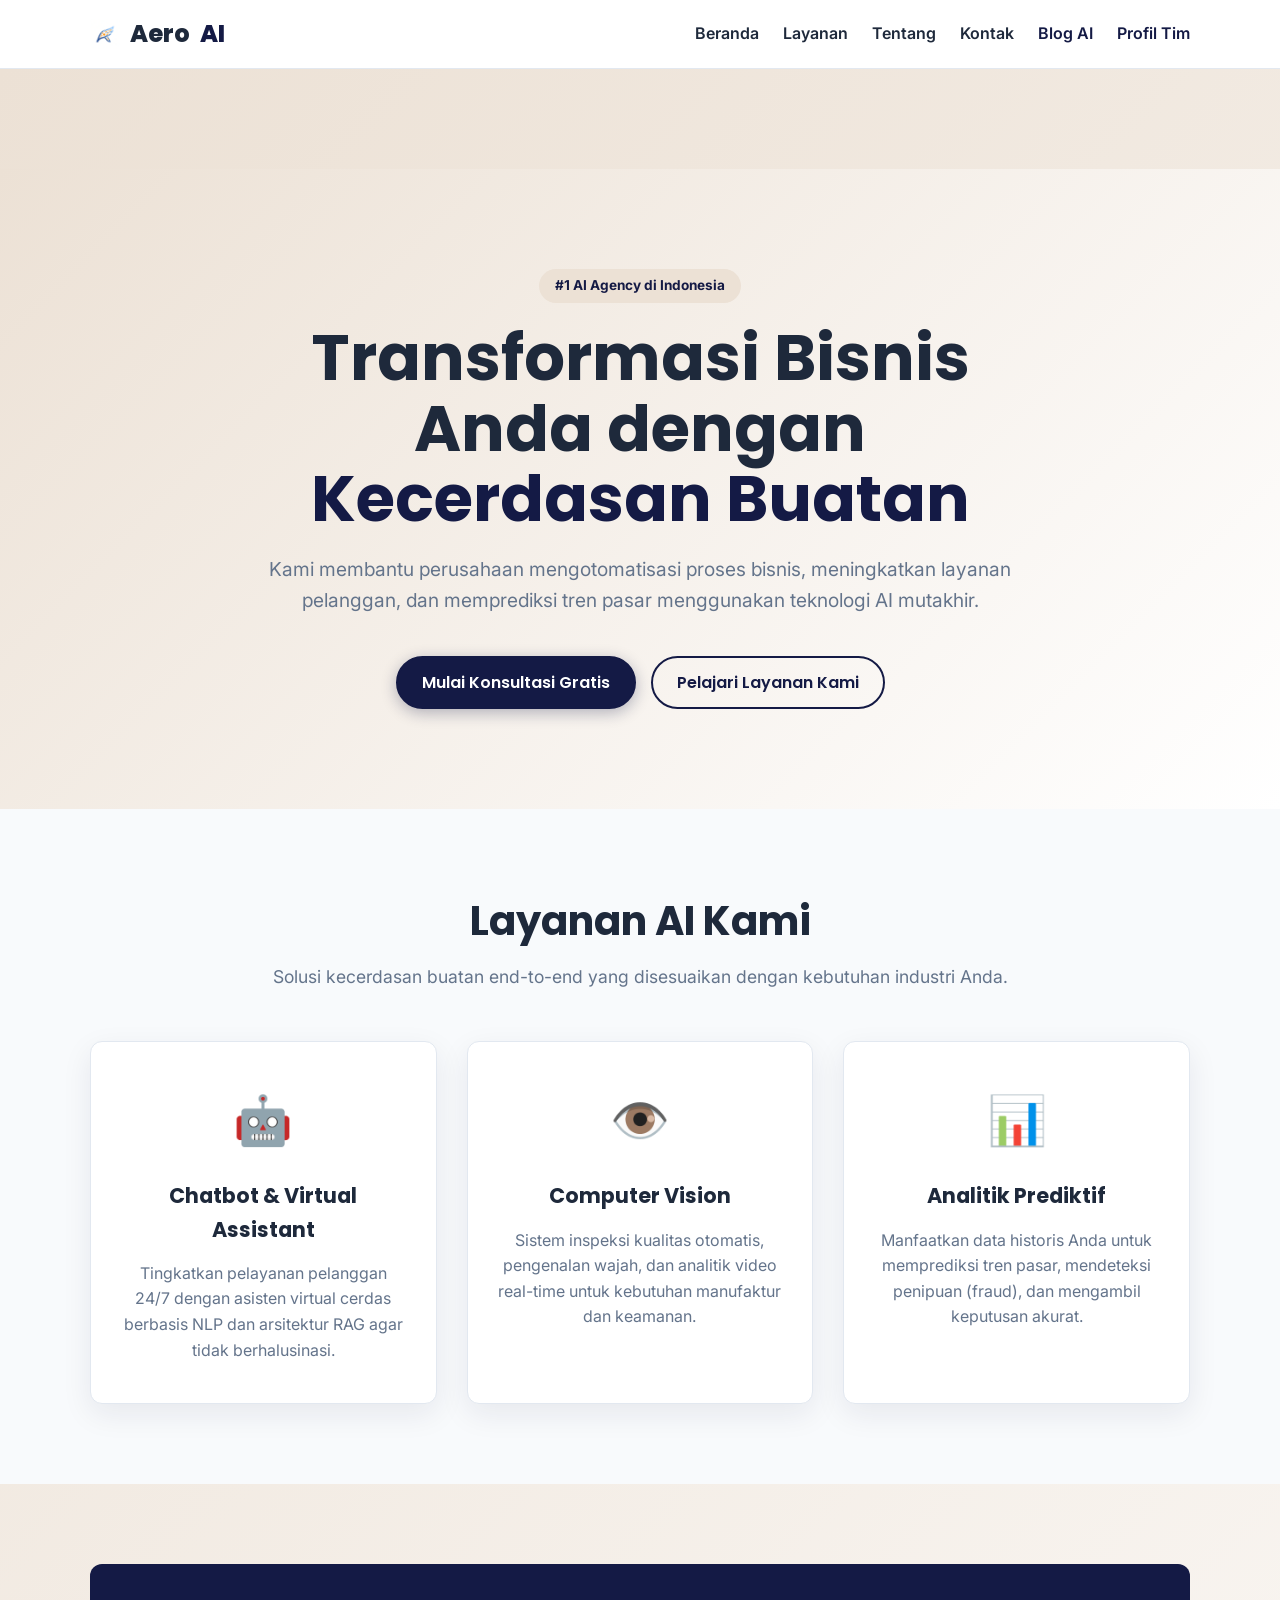
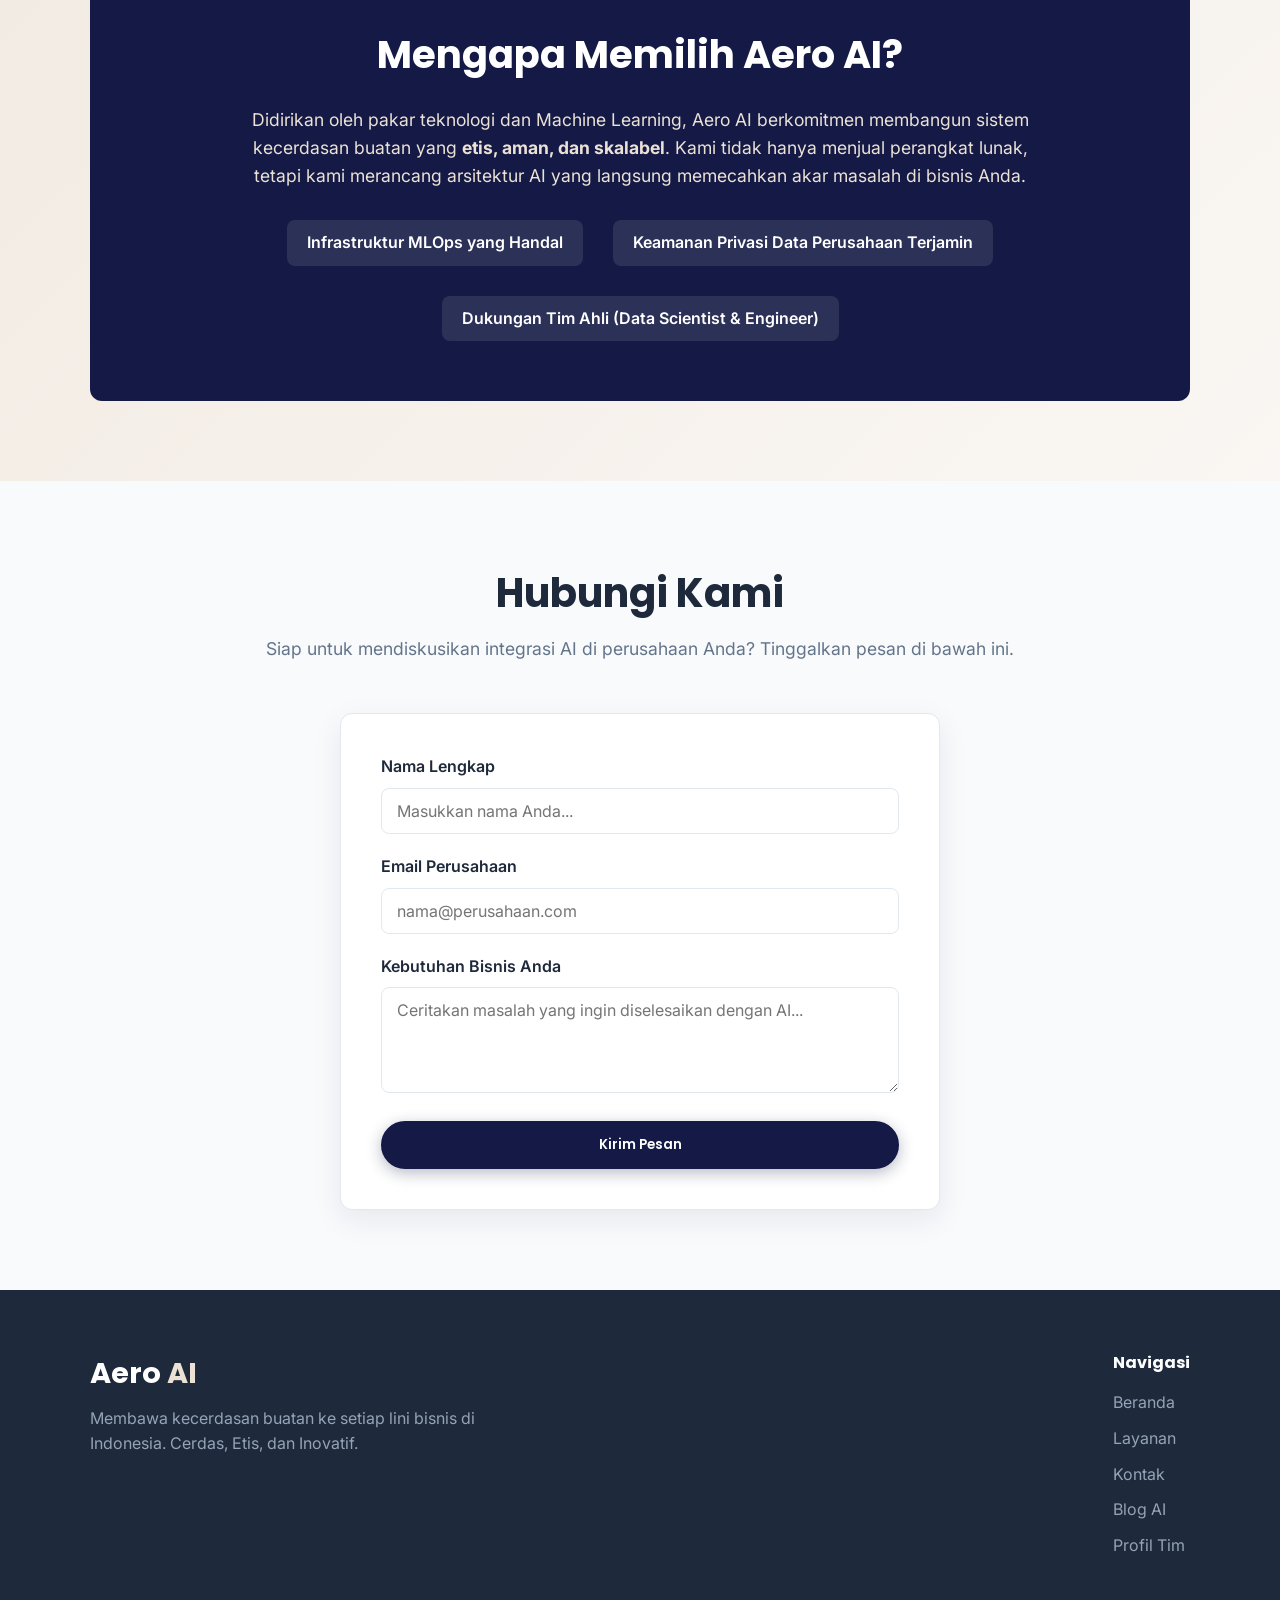
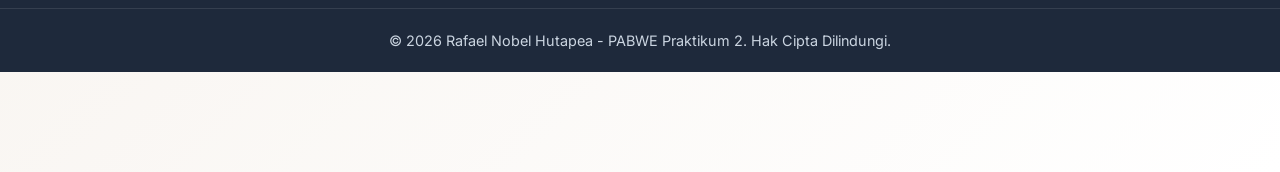
==== commit 01dbe66b: "fixx" ====
--- a/index.html
+++ b/index.html
@@ -5,7 +5,6 @@
     <meta name="viewport" content="width=device-width, initial-scale=1.0">
     <meta name="description" content="Aero AI - Solusi Kecerdasan Buatan Enterprise untuk transformasi bisnis modern.">
     <title>Aero AI - Solusi Kecerdasan Buatan Enterprise</title>
-    
     <link rel="icon" href="assets/img/logo.png" type="image/png">
     <link rel="preconnect" href="https://fonts.googleapis.com">
     <link rel="preconnect" href="https://fonts.gstatic.com" crossorigin>
@@ -20,17 +19,28 @@
                 <img src="assets/img/logo.png" alt="Logo Aero" width="30" height="30">
                 Aero <span>AI</span>
             </a>
-            <nav class="nav-menu">
-                <a href="#beranda">Beranda</a>
-                <a href="#layanan">Layanan</a>
-                <a href="#tentang">Tentang</a>
-                <a href="blog.html" class="link-highlight">Blog AI</a>
-                <a href="cv.html" class="link-highlight">Profil Tim</a>
+            
+            <button class="hamburger" id="hamburger" aria-label="Buka menu navigasi" aria-expanded="false">
+                ☰
+            </button>
+
+                <nav class="nav-menu" id="navMenu">
+            <a href="#beranda">Beranda</a>
+            <a href="#layanan">Layanan</a>
+            <a href="#tentang">Tentang</a>
+            <a href="#kontak">Kontak</a>
+            <a href="blog.html" class="link-highlight">Blog AI</a>
+            <a href="cv.html" class="link-highlight">Profil Tim</a>
             </nav>
         </div>
     </header>
 
+            <!-- ===== Hero / Beranda ===== -->
+        <section id="beranda" class="hero">
+
     <main>
+        
+            <!-- ===== Hero / Beranda ===== -->
         <section id="beranda" class="hero">
             <div class="container hero-container">
                 <div class="hero-text">
@@ -47,6 +57,7 @@
             </div>
         </section>
 
+        <!-- ===== Layanan AI: 3 layanan utama dalam bentuk card ===== -->
         <section id="layanan" class="section bg-light">
             <div class="container">
                 <div class="section-title">
@@ -72,8 +83,8 @@
                 </div>
             </div>
         </section>
-
-        <section id="tentang" class="section">
+            <!-- ===== Tentang: value proposition perusahaan ===== -->
+            <section id="tentang" class="section">
             <div class="container about-container">
                 <div class="about-text">
                     <h2>Mengapa Memilih Aero AI?</h2>
@@ -89,7 +100,8 @@
                 </div>
             </div>
         </section>
-
+        
+        <!-- ===== Form Kontak: lead capture konsultasi ===== -->
         <section id="kontak" class="section bg-light">
             <div class="container">
                 <div class="section-title">
@@ -116,7 +128,7 @@
             </div>
         </section>
     </main>
-
+        <!-- ===== Footer: brand info + navigasi cepat ===== -->
     <footer class="site-footer">
         <div class="container footer-container">
             <div class="footer-brand">
@@ -127,6 +139,7 @@
                 <h4>Navigasi</h4>
                 <a href="#beranda">Beranda</a>
                 <a href="#layanan">Layanan</a>
+                <a href="#kontak">Kontak</a>
                 <a href="blog.html">Blog AI</a>
                 <a href="cv.html">Profil Tim</a>
             </div>
@@ -135,6 +148,23 @@
             <p>&copy; 2026 Rafael Nobel Hutapea - PABWE Praktikum 2. Hak Cipta Dilindungi.</p>
         </div>
     </footer>
+<!-- Toggle menu hamburger di mobile -->
+    <script>
+        const hamburger = document.getElementById('hamburger');
+        const navMenu = document.getElementById('navMenu');
 
+        hamburger.addEventListener('click', () => {
+            navMenu.classList.toggle('active');
+            let isExpanded = hamburger.getAttribute('aria-expanded') === 'true';
+            hamburger.setAttribute('aria-expanded', !isExpanded);
+        });
+
+        document.querySelectorAll('.nav-menu a').forEach(link => {
+            link.addEventListener('click', () => {
+                navMenu.classList.remove('active');
+                hamburger.setAttribute('aria-expanded', 'false');
+            });
+        });
+    </script>
 </body>
 </html>
--- a/assets/css/style.css
+++ b/assets/css/style.css
@@ -6,13 +6,11 @@
   --brand-primary: #141A45; 
   --brand-dark: #7C10D0;    
   --brand-soft: #ECE1D5;    
-  
   --text-main: #1e293b;
   --text-muted: #64748b;
   --bg-white: #ffffff;
   --bg-light: #f8fafc;
   --border-color: #e2e8f0;
-  
   --font-display: 'Poppins', sans-serif;
   --font-body: 'Inter', sans-serif;
   --radius: 12px;
@@ -20,22 +18,9 @@
 }
 
 * { margin: 0; padding: 0; box-sizing: border-box; }
-
 html { scroll-behavior: smooth; scroll-padding-top: 80px; }
-
-body {
-  font-family: var(--font-body);
-  color: var(--text-main);
-  background-color: var(--bg-white);
-  line-height: 1.6;
-}
-
-h1, h2, h3, h4 {
-  font-family: var(--font-display);
-  font-weight: 700;
-  color: var(--text-main);
-}
-
+body { font-family: var(--font-body); color: var(--text-main); background-color: var(--bg-white); line-height: 1.6; }
+h1, h2, h3, h4 { font-family: var(--font-display); font-weight: 700; color: var(--text-main); }
 a { text-decoration: none; color: inherit; transition: color 0.3s ease; }
 
 .container { width: 90%; max-width: 1100px; margin: 0 auto; }
@@ -45,99 +30,76 @@
 .section-title h2 { font-size: clamp(2rem, 4vw, 2.5rem); margin-bottom: 10px; }
 .section-title p { color: var(--text-muted); font-size: 1.1rem; }
 
-.navbar {
-  position: sticky; top: 0; z-index: 1000;
-  background-color: rgba(255, 255, 255, 0.95);
-  backdrop-filter: blur(8px); border-bottom: 1px solid var(--border-color);
-  padding: 15px 0;
-}
-.nav-container { display: flex; justify-content: space-between; align-items: center; }
+/* Navbar */
+.navbar { position: sticky; top: 0; z-index: 1000; background-color: rgba(255, 255, 255, 0.95); backdrop-filter: blur(8px); border-bottom: 1px solid var(--border-color); padding: 15px 0; }
+.nav-container { display: flex; justify-content: space-between; align-items: center; position: relative; }
 .logo { display: flex; align-items: center; gap: 10px; font-family: var(--font-display); font-size: 1.5rem; font-weight: 800; }
-.logo img { height: 30px; }
+.logo img { height: 30px; object-fit: contain; }
 .logo span { color: var(--brand-primary); }
 .nav-menu { display: flex; gap: 24px; align-items: center; font-weight: 600; }
 .nav-menu a:hover { color: var(--brand-primary); }
 .link-highlight { color: var(--brand-primary); }
+.hamburger { display: none; background: none; border: none; font-size: 1.8rem; color: var(--brand-primary); cursor: pointer; }
 
-.btn {
-  display: inline-block; padding: 12px 24px; border-radius: 99px;
-  font-family: var(--font-display); font-weight: 600; cursor: pointer;
-  text-align: center; transition: transform 0.3s ease, box-shadow 0.3s ease, background-color 0.3s ease;
-}
+/* Buttons */
+.btn { display: inline-block; padding: 12px 24px; border-radius: 99px; font-family: var(--font-display); font-weight: 600; cursor: pointer; text-align: center; transition: transform 0.3s ease, box-shadow 0.3s ease, background-color 0.3s ease; }
 .btn:hover { transform: translateY(-3px); }
-.btn-primary {
-  background-color: var(--brand-primary); color: var(--bg-white);
-  border: 2px solid var(--brand-primary); box-shadow: 0 4px 15px rgba(20, 26, 69, 0.3);
-}
+.btn-primary { background-color: var(--brand-primary); color: var(--bg-white); border: 2px solid var(--brand-primary); box-shadow: 0 4px 15px rgba(20, 26, 69, 0.3); }
 .btn-primary:hover { background-color: var(--brand-dark); border-color: var(--brand-dark); color: var(--bg-white); }
 .btn-outline { background-color: transparent; color: var(--brand-primary); border: 2px solid var(--brand-primary); }
 .btn-outline:hover { background-color: var(--brand-soft); }
 .btn-block { display: block; width: 100%; }
 
-.hero {
-  background: linear-gradient(135deg, var(--brand-soft) 0%, var(--bg-white) 100%);
-  padding: 100px 0; text-align: center;
-}
+/* Hero */
+.hero { background: linear-gradient(135deg, var(--brand-soft) 0%, var(--bg-white) 100%); padding: 100px 0; text-align: center; }
 .hero-container { display: flex; flex-direction: column; align-items: center; justify-content: center; }
 .hero-text { max-width: 800px; }
-.badge {
-  display: inline-block; background-color: var(--brand-soft); color: var(--brand-primary);
-  padding: 6px 16px; border-radius: 99px; font-size: 0.85rem; font-weight: 700; margin-bottom: 20px;
-}
+.badge { display: inline-block; background-color: var(--brand-soft); color: var(--brand-primary); padding: 6px 16px; border-radius: 99px; font-size: 0.85rem; font-weight: 700; margin-bottom: 20px; }
 .hero h1 { font-size: clamp(2.5rem, 5vw, 4rem); line-height: 1.1; margin-bottom: 20px; }
 .hero h1 span { color: var(--brand-primary); }
 .hero .description { font-size: 1.2rem; color: var(--text-muted); margin-bottom: 40px; }
 .hero-buttons { display: flex; gap: 15px; justify-content: center; }
 
+/* Services */
 .grid-cards { display: grid; grid-template-columns: repeat(auto-fit, minmax(280px, 1fr)); gap: 30px; }
-.card {
-  background-color: var(--bg-white); padding: 40px 30px; border-radius: var(--radius);
-  border: 1px solid var(--border-color); box-shadow: var(--shadow); transition: transform 0.3s ease, box-shadow 0.3s ease;
-}
+.card { background-color: var(--bg-white); padding: 40px 30px; border-radius: var(--radius); border: 1px solid var(--border-color); box-shadow: var(--shadow); transition: transform 0.3s ease, box-shadow 0.3s ease; }
 .card:hover { transform: translateY(-8px); box-shadow: 0 20px 40px rgba(20, 26, 69, 0.15); border-color: var(--brand-primary); }
 .card-icon { font-size: 3rem; margin-bottom: 20px; }
 .card h3 { margin-bottom: 15px; font-size: 1.3rem; }
 .card p { color: var(--text-muted); }
 
+/* About */
 .about-container { background-color: var(--brand-primary); color: var(--bg-white); border-radius: var(--radius); padding: 60px; text-align: center; }
 .about-container h2 { color: var(--bg-white); margin-bottom: 20px; font-size: clamp(1.8rem, 3vw, 2.5rem); }
 .about-container p { color: var(--brand-soft); font-size: 1.1rem; max-width: 800px; margin: 0 auto 30px; }
 .feature-list { list-style: none; display: flex; justify-content: center; gap: 30px; flex-wrap: wrap; }
 .feature-list li { background-color: rgba(255, 255, 255, 0.1); padding: 10px 20px; border-radius: 8px; font-weight: 600; }
 
-.form-wrapper {
-  max-width: 600px; margin: 0 auto; background-color: var(--bg-white); padding: 40px;
-  border-radius: var(--radius); border: 1px solid var(--border-color); box-shadow: var(--shadow);
-}
-.input-group { margin-bottom: 20px; }
+/* Contact Form */
+.form-wrapper { max-width: 600px; margin: 0 auto; background-color: var(--bg-white); padding: 40px; border-radius: var(--radius); border: 1px solid var(--border-color); box-shadow: var(--shadow); }
+.input-group { margin-bottom: 20px; text-align: left; }
 .input-group label { display: block; font-weight: 600; margin-bottom: 8px; }
-.input-group input, .input-group textarea {
-  width: 100%; padding: 12px 15px; border: 1px solid var(--border-color); border-radius: 8px;
-  font-family: inherit; font-size: 1rem; transition: border-color 0.3s ease;
-}
+.input-group input, .input-group textarea { width: 100%; padding: 12px 15px; border: 1px solid var(--border-color); border-radius: 8px; font-family: inherit; font-size: 1rem; transition: border-color 0.3s ease; }
 .input-group input:focus, .input-group textarea:focus { outline: none; border-color: var(--brand-primary); }
 
+/* Footer */
 .site-footer { background-color: var(--text-main); color: var(--bg-white); padding: 60px 0 20px; }
-.footer-container { display: flex; flex-wrap: wrap; justify-content: space-between; gap: 40px; margin-bottom: 40px; }
+.footer-container { display: flex; flex-wrap: wrap; justify-content: space-between; gap: 40px; margin-bottom: 40px; text-align: left; }
 .footer-brand h3 { color: var(--bg-white); font-size: 1.8rem; margin-bottom: 10px; }
-
-/* PERBAIKAN KONTRAS: Warna teks span diubah menjadi brand-soft (Cream) agar kontras rasio > 4.5:1 */
 .footer-brand span { color: var(--brand-soft); }
-
 .footer-brand p { color: #94a3b8; max-width: 400px; }
 .footer-links h4 { color: var(--bg-white); margin-bottom: 15px; }
 .footer-links a { display: block; color: #94a3b8; margin-bottom: 10px; }
 .footer-links a:hover { color: var(--brand-primary); }
+.footer-bottom { text-align: center; color: #cbd5e1; border-top: 1px solid rgba(255, 255, 255, 0.1); padding-top: 20px; font-size: 0.9rem; }
 
-/* PERBAIKAN KONTRAS: Warna copyright dibuat lebih cerah (#cbd5e1) */
-.footer-bottom {
-  text-align: center; color: #cbd5e1; border-top: 1px solid rgba(255, 255, 255, 0.1);
-  padding-top: 20px; font-size: 0.9rem;
-}
-
+/* Responsive Media Queries */
 @media (max-width: 768px) {
-  .nav-menu { display: none; }
+  .hamburger { display: block; }
+  .nav-menu { display: none; flex-direction: column; position: absolute; top: 100%; left: 0; width: 100%; background-color: var(--bg-white); padding: 20px; box-shadow: 0 10px 10px rgba(0,0,0,0.05); border-top: 1px solid var(--border-color); }
+  .nav-menu.active { display: flex; }
   .hero-buttons { flex-direction: column; }
   .feature-list { flex-direction: column; gap: 15px; }
   .about-container { padding: 40px 20px; }
+  .footer-container { flex-direction: column; text-align: center; align-items: center; }
 }
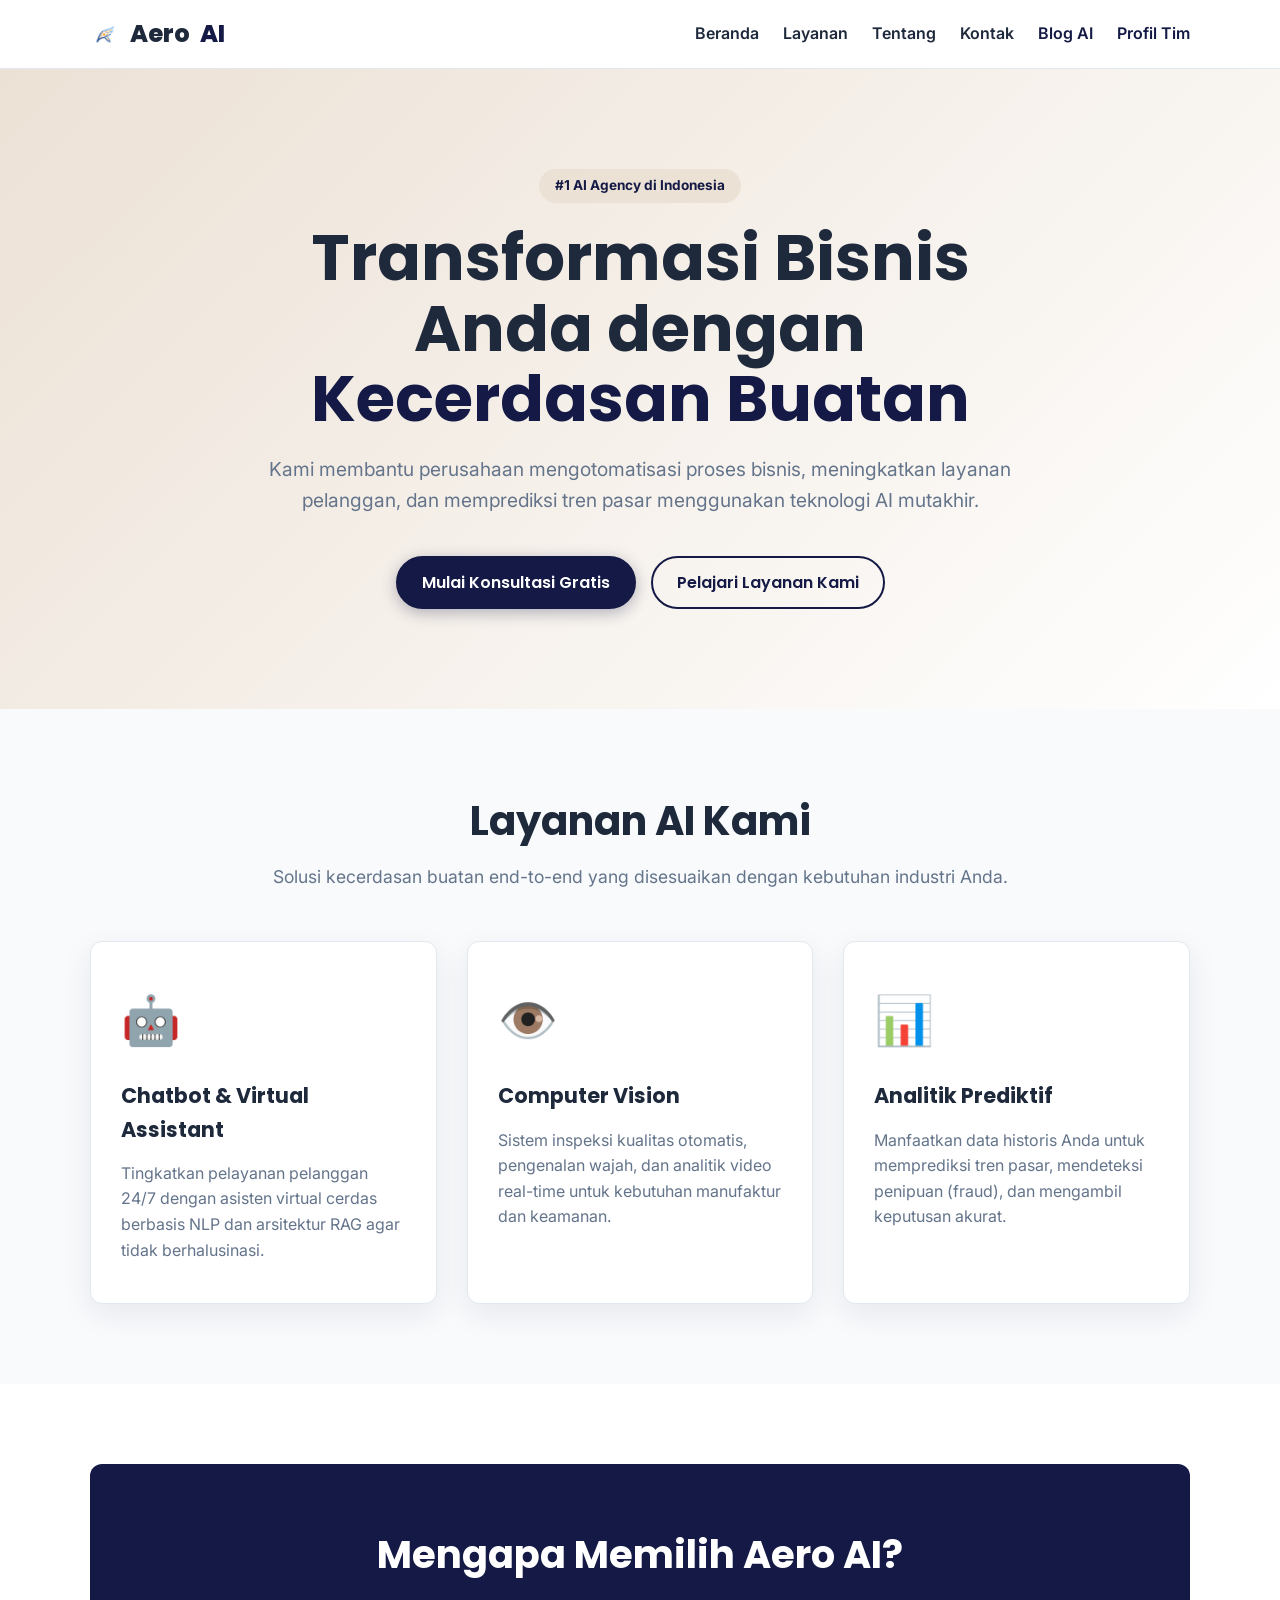
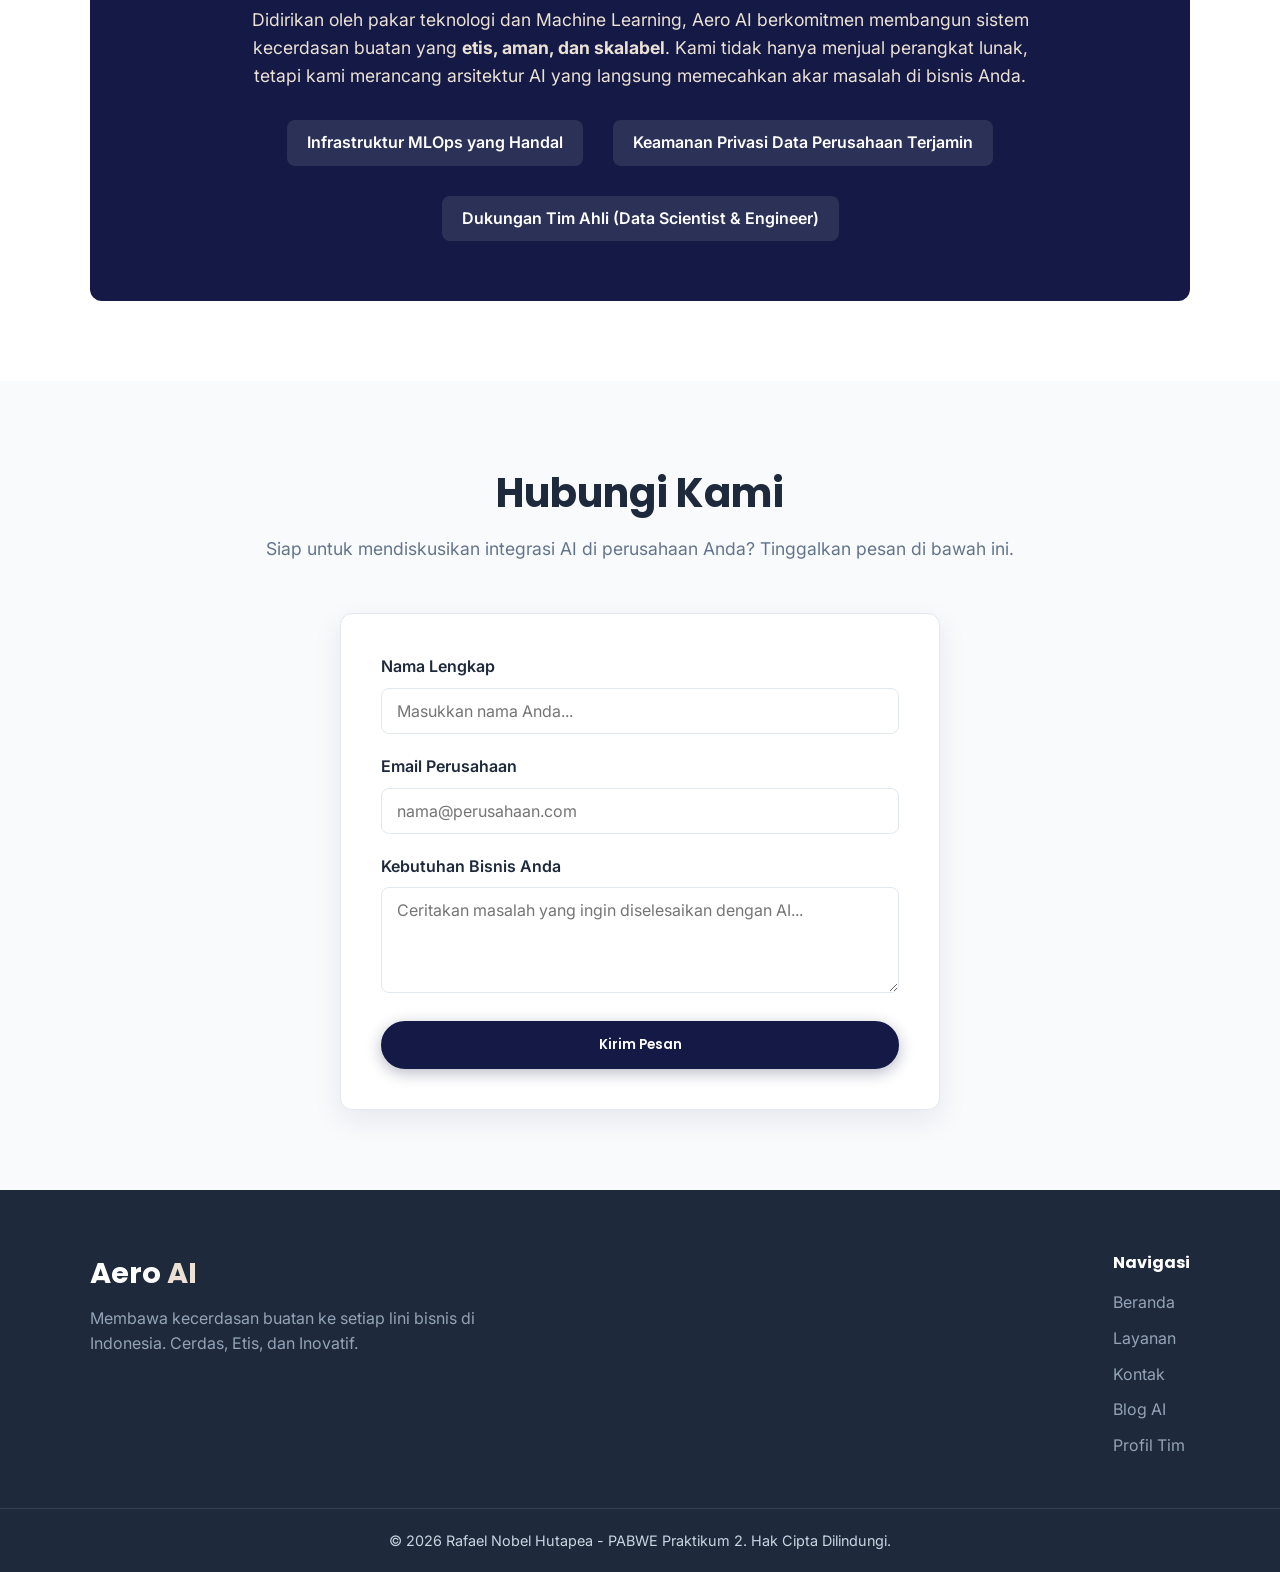
==== commit 87b1a940: "Fixxx" ====
--- a/index.html
+++ b/index.html
@@ -34,9 +34,6 @@
             </nav>
         </div>
     </header>
-
-            <!-- ===== Hero / Beranda ===== -->
-        <section id="beranda" class="hero">
 
     <main>
         
